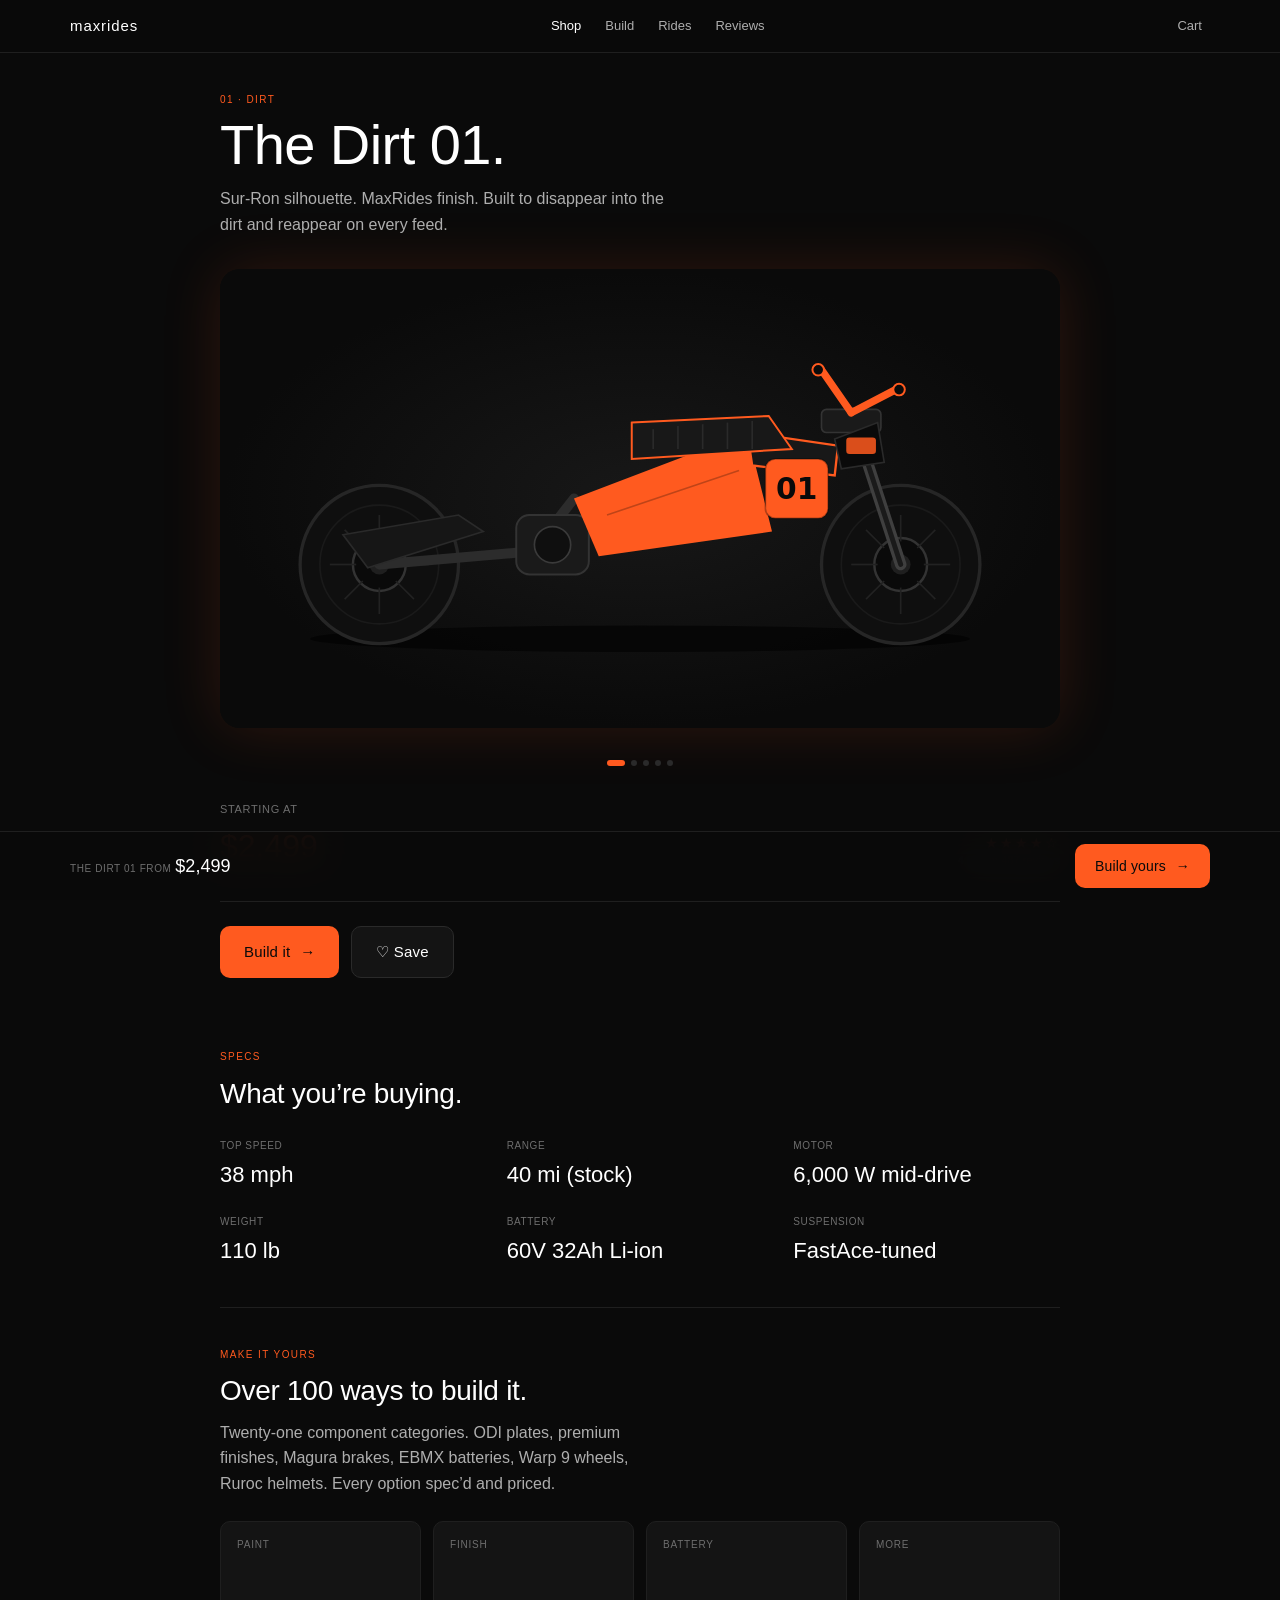
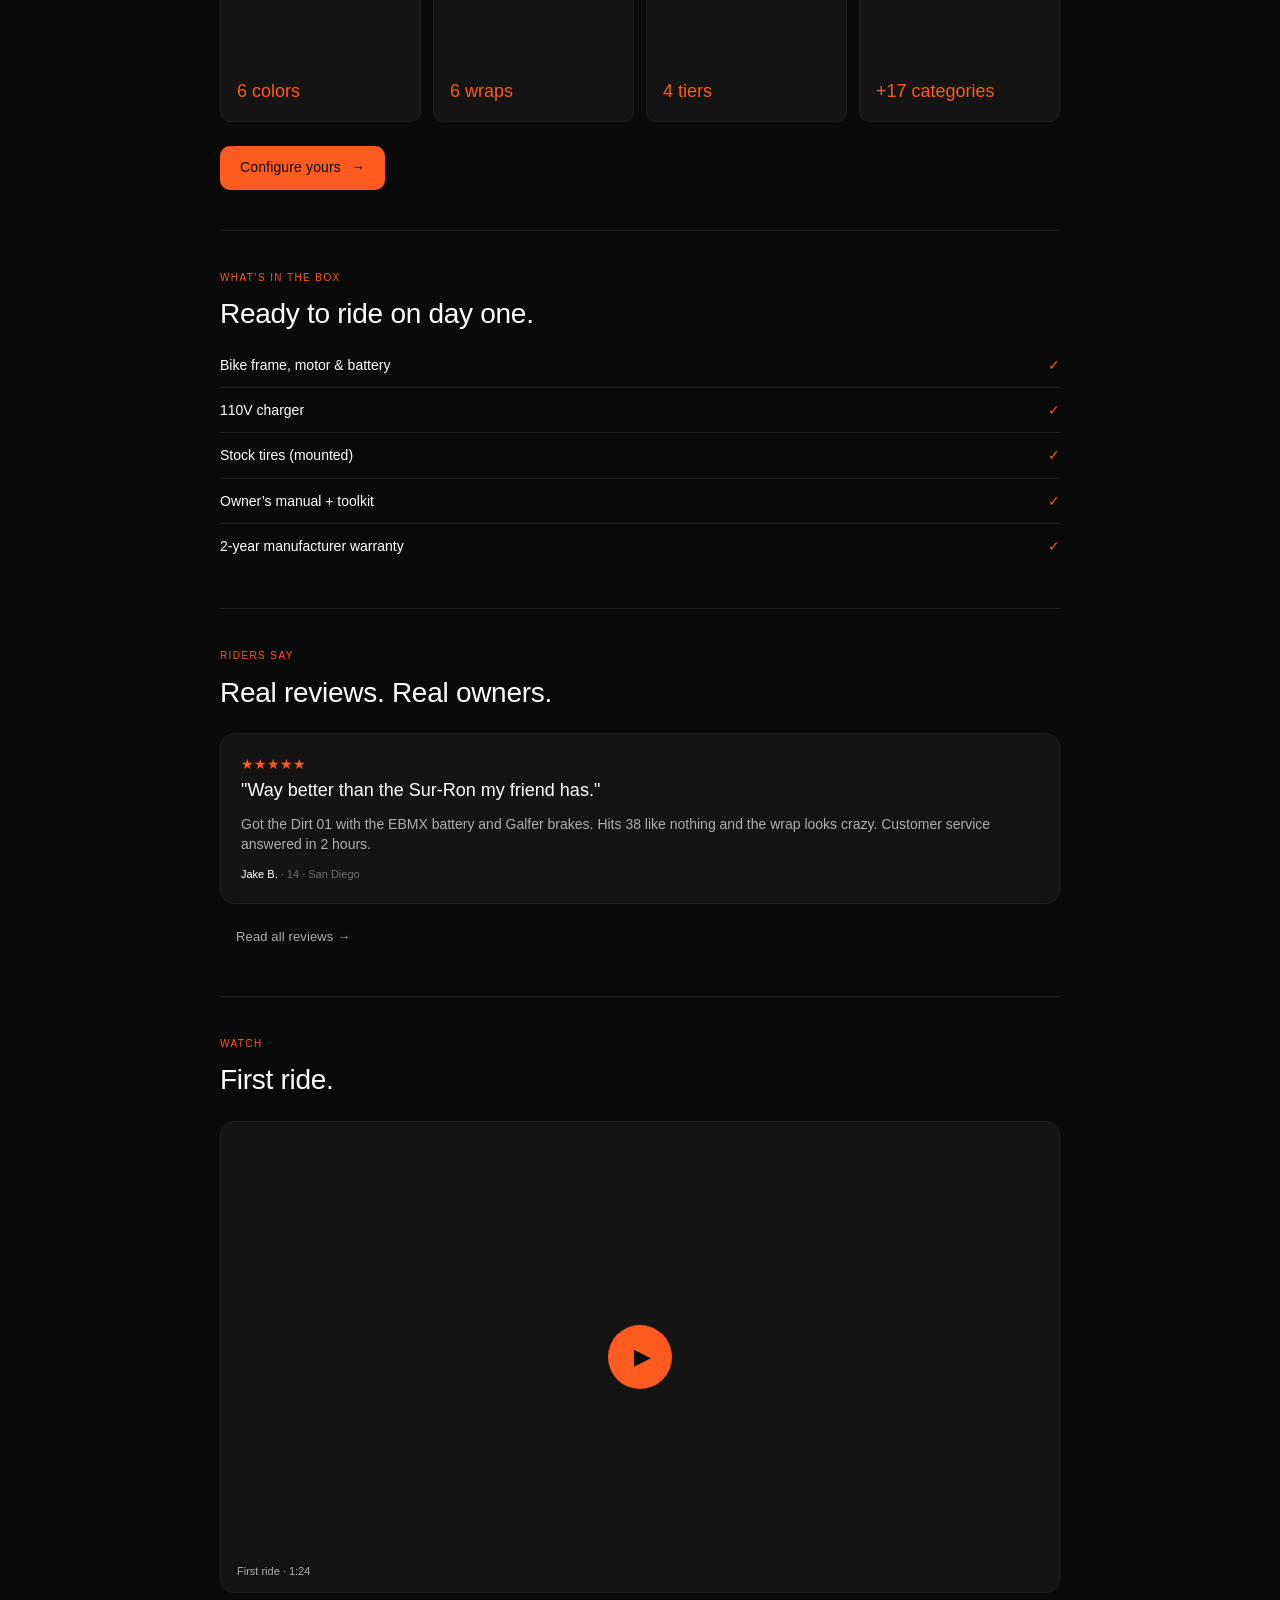
==== bike.html @ 96878e9e "feat: MaxRides v1 — Max's site" ====
<!doctype html>
<html lang="en">
<head>
  <meta charset="utf-8">
  <meta name="viewport" content="width=device-width, initial-scale=1, viewport-fit=cover">
  <meta name="theme-color" content="#0A0A0A">
  <title>MaxRides bike</title>
  <link rel="stylesheet" href="assets/css/styles.css">
  <style>
    .bd { padding-bottom: 96px; }

    .bd-hero {
      padding: var(--space-10) 0 var(--space-8);
      text-align: left;
    }
    .bd-hero h1 { margin-top: var(--space-2); }
    .bd-hero .body-lg { max-width: 52ch; margin-top: var(--space-3); }

    .bd-stage {
      background: radial-gradient(ellipse at center, #181818 0%, #0A0A0A 70%);
      border-radius: var(--radius-xl);
      padding: var(--space-12) var(--space-6);
      margin: var(--space-8) 0;
      box-shadow: var(--shadow-glow);
    }
    .bd-stage svg { width: 100%; height: auto; }
    .bd-dots {
      display: flex;
      gap: 6px;
      justify-content: center;
      margin-top: var(--space-4);
    }
    .bd-dots span {
      width: 6px;
      height: 6px;
      border-radius: var(--radius-full);
      background: var(--border-strong);
    }
    .bd-dots span.is-active { background: var(--accent); width: 18px; border-radius: 3px; }

    .bd-buy {
      display: flex;
      justify-content: space-between;
      align-items: flex-end;
      gap: var(--space-4);
      margin-top: var(--space-8);
      padding-bottom: var(--space-8);
      border-bottom: 1px solid var(--border);
    }
    .bd-buy__price label { font-size: 11px; color: var(--text-tertiary); letter-spacing: 0.06em; text-transform: uppercase; }
    .bd-buy__price .value { font-size: 32px; font-weight: 500; color: var(--accent); margin-top: 4px; font-variant-numeric: tabular-nums; }
    .bd-buy__rating { text-align: right; }
    .bd-buy__rating .stars { color: var(--accent); font-size: 14px; letter-spacing: 2px; }
    .bd-buy__rating .count { font-size: 11px; color: var(--text-tertiary); }

    .bd-actions { display: flex; gap: var(--space-3); margin-top: var(--space-6); }

    .bd-section { padding: var(--space-10) 0; border-bottom: 1px solid var(--border); }
    .bd-section h2 { margin-top: var(--space-3); }

    .specs-grid {
      display: grid;
      grid-template-columns: repeat(3, 1fr);
      gap: var(--space-5);
      margin-top: var(--space-6);
    }
    .spec-card label {
      font-size: 10px;
      letter-spacing: 0.06em;
      text-transform: uppercase;
      color: var(--text-tertiary);
    }
    .spec-card .value {
      font-size: 22px;
      font-weight: 500;
      color: var(--text-primary);
      margin-top: 4px;
      font-variant-numeric: tabular-nums;
    }
    @media (max-width: 480px) { .specs-grid { grid-template-columns: 1fr 1fr; } }

    .custom-preview-grid {
      display: grid;
      grid-template-columns: repeat(4, 1fr);
      gap: var(--space-3);
      margin-top: var(--space-6);
    }
    @media (max-width: 480px) { .custom-preview-grid { grid-template-columns: 1fr 1fr; } }
    .custom-tile {
      background: var(--surface);
      border: 1px solid var(--border);
      border-radius: var(--radius-md);
      padding: var(--space-4);
      aspect-ratio: 1;
      display: flex;
      flex-direction: column;
      justify-content: space-between;
    }
    .custom-tile .label {
      font-size: 10px;
      letter-spacing: 0.08em;
      text-transform: uppercase;
      color: var(--text-tertiary);
    }
    .custom-tile .count {
      font-size: 18px;
      font-weight: 500;
      color: var(--accent);
    }

    .box-list {
      margin-top: var(--space-6);
      display: flex;
      flex-direction: column;
      gap: var(--space-3);
    }
    .box-list__item {
      display: flex;
      justify-content: space-between;
      padding-bottom: var(--space-3);
      border-bottom: 1px solid var(--border);
      align-items: baseline;
    }
    .box-list__item:last-child { border-bottom: none; }
    .box-list__item .check { color: var(--accent); }

    .video-pad {
      aspect-ratio: 16/9;
      background: var(--surface);
      border: 1px solid var(--border);
      border-radius: var(--radius-lg);
      margin-top: var(--space-6);
      display: flex;
      align-items: center;
      justify-content: center;
      position: relative;
      overflow: hidden;
    }
    .video-pad .play {
      width: 64px; height: 64px;
      border-radius: var(--radius-full);
      background: var(--accent);
      color: var(--text-on-accent);
      display: flex; align-items: center; justify-content: center;
      font-size: 22px; padding-left: 4px;
    }
    .video-pad .caption {
      position: absolute;
      bottom: var(--space-3);
      left: var(--space-4);
      color: var(--text-secondary);
      font-size: 11px;
    }

    .bd-footer {
      position: fixed;
      left: 0; right: 0; bottom: 0;
      z-index: 30;
      background: rgba(10,10,10,0.92);
      backdrop-filter: saturate(140%) blur(18px);
      border-top: 1px solid var(--border);
    }
    .bd-footer__inner {
      max-width: var(--container-wide);
      margin: 0 auto;
      padding: var(--space-3) var(--space-5);
      display: flex;
      justify-content: space-between;
      align-items: center;
    }
    .bd-footer__price label { font-size: 10px; color: var(--text-tertiary); text-transform: uppercase; letter-spacing: 0.06em; }
    .bd-footer__price strong { font-size: 18px; font-weight: 500; }
  </style>
</head>
<body>

  <header class="site-header">
    <div class="site-header__inner">
      <a href="index.html" class="wordmark">maxrides</a>
      <nav class="site-nav">
        <a href="index.html" class="active">Shop</a>
        <a href="build.html">Build</a>
        <a href="rides.html">Rides</a>
        <a href="reviews.html">Reviews</a>
      </nav>
      <a class="icon-link" href="cart.html"><span>Cart</span><span data-cart-count class="caption"></span></a>
    </div>
  </header>

  <main class="bd container-base">
    <div class="bd-hero">
      <p class="eyebrow" id="bd-eyebrow">01 · Dirt</p>
      <h1 class="display" id="bd-name">The Dirt 01.</h1>
      <p class="body-lg" id="bd-copy">Loading…</p>

      <div class="bd-stage" id="bd-stage"></div>
      <div class="bd-dots">
        <span class="is-active"></span><span></span><span></span><span></span><span></span>
      </div>

      <div class="bd-buy">
        <div class="bd-buy__price">
          <label>Starting at</label>
          <div class="value" id="bd-price">$2,499</div>
        </div>
        <div class="bd-buy__rating">
          <div class="stars" id="bd-stars">★★★★★</div>
          <div class="count" id="bd-rating-count">4.9 from 487 reviews</div>
        </div>
      </div>

      <div class="bd-actions">
        <a class="btn btn--primary btn--lg" id="bd-build-cta" href="build.html?bike=dirt-01">Build it<span class="btn__arrow">→</span></a>
        <button class="btn btn--secondary btn--lg" id="bd-fav-btn">♡ Save</button>
      </div>
    </div>

    <section class="bd-section">
      <p class="eyebrow">Specs</p>
      <h2 class="h2">What you’re buying.</h2>
      <div class="specs-grid" id="bd-specs"></div>
    </section>

    <section class="bd-section">
      <p class="eyebrow">Make it yours</p>
      <h2 class="h2">Over 100 ways to build it.</h2>
      <p class="body-lg" style="margin-top:var(--space-3); max-width:48ch;">Twenty-one component categories. ODI plates, premium finishes, Magura brakes, EBMX batteries, Warp 9 wheels, Ruroc helmets. Every option spec’d and priced.</p>
      <div class="custom-preview-grid">
        <div class="custom-tile">
          <span class="label">Paint</span>
          <span class="count">6 colors</span>
        </div>
        <div class="custom-tile">
          <span class="label">Finish</span>
          <span class="count">6 wraps</span>
        </div>
        <div class="custom-tile">
          <span class="label">Battery</span>
          <span class="count">4 tiers</span>
        </div>
        <div class="custom-tile">
          <span class="label">More</span>
          <span class="count">+17 categories</span>
        </div>
      </div>
      <div style="margin-top:var(--space-6);">
        <a class="btn btn--primary" id="bd-config-cta" href="build.html?bike=dirt-01">Configure yours<span class="btn__arrow">→</span></a>
      </div>
    </section>

    <section class="bd-section">
      <p class="eyebrow">What’s in the box</p>
      <h2 class="h2">Ready to ride on day one.</h2>
      <div class="box-list">
        <div class="box-list__item"><span>Bike frame, motor &amp; battery</span><span class="check">✓</span></div>
        <div class="box-list__item"><span>110V charger</span><span class="check">✓</span></div>
        <div class="box-list__item"><span>Stock tires (mounted)</span><span class="check">✓</span></div>
        <div class="box-list__item"><span>Owner’s manual + toolkit</span><span class="check">✓</span></div>
        <div class="box-list__item"><span>2-year manufacturer warranty</span><span class="check">✓</span></div>
      </div>
    </section>

    <section class="bd-section">
      <p class="eyebrow">Riders say</p>
      <h2 class="h2">Real reviews. Real owners.</h2>
      <div class="card" style="margin-top:var(--space-6);">
        <p class="text-accent" aria-label="5 stars">★★★★★</p>
        <p class="h4" style="margin-top:6px;" id="bd-review-title">"Way better than the Sur-Ron my friend has."</p>
        <p class="body" style="margin-top:var(--space-3);" id="bd-review-body">Got the Dirt 01 with the EBMX battery and Galfer brakes. Hits 38 like nothing and the wrap looks crazy. Customer service answered in 2 hours.</p>
        <p class="caption" style="margin-top:var(--space-3);"><span class="text-primary">Jake B.</span> &middot; 14 &middot; San Diego</p>
      </div>
      <div style="margin-top:var(--space-4);">
        <a class="btn btn--ghost btn--sm" href="reviews.html">Read all reviews →</a>
      </div>
    </section>

    <section class="bd-section">
      <p class="eyebrow">Watch</p>
      <h2 class="h2">First ride.</h2>
      <div class="video-pad">
        <div class="play" aria-hidden="true">▶</div>
        <p class="caption">First ride · 1:24</p>
      </div>
    </section>
  </main>

  <div class="bd-footer">
    <div class="bd-footer__inner">
      <div class="bd-footer__price">
        <label id="bd-footer-label">The Dirt 01 from</label>
        <strong id="bd-footer-price">$2,499</strong>
      </div>
      <a class="btn btn--primary" id="bd-footer-cta" href="build.html?bike=dirt-01">Build yours<span class="btn__arrow">→</span></a>
    </div>
  </div>

  <script src="assets/js/data.js"></script>
  <script src="assets/js/bikes.js"></script>
  <script src="assets/js/app.js"></script>
  <script>
  (function () {
    'use strict';
    var DATA = window.MAXRIDES_DATA;
    var slug = new URLSearchParams(location.search).get('slug') || 'dirt-01';
    var bike = DATA.findBike(slug) || DATA.BIKES[0];

    // Hydrate header
    document.title = bike.name + ' — MaxRides';
    document.getElementById('bd-eyebrow').textContent = bike.label;
    document.getElementById('bd-name').textContent = bike.name + '.';
    document.getElementById('bd-copy').textContent = bike.heroCopy;

    // Stage
    document.getElementById('bd-stage').innerHTML = window.BIKE_SVG[bike.slug]('#FF5A1F');

    // Price + rating
    document.getElementById('bd-price').textContent = '$' + bike.basePrice.toLocaleString();
    var stars = '';
    var full = Math.floor(bike.rating);
    for (var i = 0; i < 5; i++) stars += (i < full ? '★' : '☆');
    document.getElementById('bd-stars').textContent = stars;
    document.getElementById('bd-rating-count').textContent = bike.rating + ' from ' + bike.reviewCount + ' reviews';

    // Specs
    var specsHost = document.getElementById('bd-specs');
    Object.keys(bike.specs).forEach(function (k) {
      var card = document.createElement('div');
      card.className = 'spec-card';
      card.innerHTML = '<label>' + humanize(k) + '</label><div class="value">' + bike.specs[k] + '</div>';
      specsHost.appendChild(card);
    });

    // CTAs
    document.getElementById('bd-build-cta').href = 'build.html?bike=' + slug;
    document.getElementById('bd-config-cta').href = 'build.html?bike=' + slug;
    document.getElementById('bd-footer-cta').href = 'build.html?bike=' + slug;
    document.getElementById('bd-footer-label').textContent = bike.name + ' from';
    document.getElementById('bd-footer-price').textContent = '$' + bike.basePrice.toLocaleString();

    // Save button: stash an empty wishlist entry for the base bike
    document.getElementById('bd-fav-btn').addEventListener('click', function () {
      var raw = localStorage.getItem('maxrides.wishlist');
      var list = raw ? JSON.parse(raw) : [];
      list.unshift({
        id: 'wl_' + Date.now(),
        bike: slug,
        bikeName: bike.name,
        color: 'gloss-orange', colorName: 'Gloss orange', colorHex: '#FF5A1F',
        plate: '88', selections: {},
        lineItems: [{ label: bike.name + ' frame', price: bike.basePrice }],
        total: bike.basePrice,
        title: 'My ' + bike.name.replace(/^The /, '') + ' (stock)',
        savedAt: new Date().toISOString()
      });
      localStorage.setItem('maxrides.wishlist', JSON.stringify(list));
      this.textContent = '✓ Saved';
      this.classList.add('btn--primary');
    });

    function humanize(k) {
      return k.replace(/([A-Z])/g, ' $1').replace(/^./, function (s) { return s.toUpperCase(); }).trim();
    }
  })();
  </script>
</body>
</html>
---- assets/css/styles.css ----
/* ============================================
   MaxRides — Design System
   Dark · cinematic · Apple-inspired · electric orange accent
   ============================================ */

:root {
  /* Color tokens */
  --bg:               #0A0A0A;
  --bg-elevated:      #0D0D0D;
  --surface:          #141414;
  --surface-hover:    #1A1A1A;
  --border:           #1F1F1F;
  --border-strong:    #2A2A2A;
  --border-accent:    #FF5A1F;

  --accent:           #FF5A1F;
  --accent-deep:      #C9420F;
  --accent-soft:      rgba(255, 90, 31, 0.18);

  --text-primary:     #FFFFFF;
  --text-secondary:   #AEAEAE;
  --text-tertiary:    #6E6E6E;
  --text-quaternary:  #404040;
  --text-on-accent:   #0A0A0A;

  /* Type scale */
  --font-sans: -apple-system, BlinkMacSystemFont, "SF Pro Display", "Inter", "Helvetica Neue", Arial, sans-serif;
  --font-mono: "SF Mono", "JetBrains Mono", "Menlo", monospace;

  --fs-eyebrow:  10px;   /* uppercase section labels */
  --fs-caption:  11px;   /* small meta */
  --fs-body-sm:  12px;
  --fs-body:     14px;
  --fs-body-lg:  16px;
  --fs-h4:       18px;
  --fs-h3:       22px;
  --fs-h2:       28px;
  --fs-h1:       40px;
  --fs-display:  56px;   /* hero headlines on desktop */

  --lh-tight:    1.05;
  --lh-snug:     1.2;
  --lh-normal:   1.45;
  --lh-relaxed:  1.6;

  --ls-tight:    -0.01em;
  --ls-normal:   0;
  --ls-wide:     0.04em;
  --ls-eyebrow:  0.14em;

  /* Spacing (4px base) */
  --space-1:   4px;
  --space-2:   8px;
  --space-3:   12px;
  --space-4:   16px;
  --space-5:   20px;
  --space-6:   24px;
  --space-8:   32px;
  --space-10:  40px;
  --space-12:  48px;
  --space-16:  64px;
  --space-20:  80px;
  --space-24:  96px;
  --space-32:  128px;

  /* Layout */
  --container-narrow: 560px;
  --container-base:   880px;
  --container-wide:   1180px;

  /* Radii */
  --radius-sm:  6px;
  --radius-md:  10px;
  --radius-lg:  14px;
  --radius-xl:  20px;
  --radius-full: 999px;

  /* Motion */
  --ease-out: cubic-bezier(0.22, 1, 0.36, 1);
  --ease-in-out: cubic-bezier(0.65, 0, 0.35, 1);
  --dur-fast: 160ms;
  --dur-base: 260ms;
  --dur-slow: 480ms;

  /* Elevation (subtle — never gaudy) */
  --shadow-sm: 0 1px 2px rgba(0,0,0,0.4);
  --shadow-lg: 0 18px 50px rgba(0,0,0,0.6);
  --shadow-glow: 0 0 60px rgba(255, 90, 31, 0.15);
}

/* ============================================
   Reset / normalize
   ============================================ */

*, *::before, *::after { box-sizing: border-box; }
* { margin: 0; padding: 0; }
html { -webkit-text-size-adjust: 100%; text-size-adjust: 100%; }
html, body { height: 100%; }
body {
  background: var(--bg);
  color: var(--text-primary);
  font-family: var(--font-sans);
  font-size: var(--fs-body);
  line-height: var(--lh-normal);
  font-weight: 400;
  -webkit-font-smoothing: antialiased;
  -moz-osx-font-smoothing: grayscale;
  text-rendering: optimizeLegibility;
  font-feature-settings: "ss01", "cv02", "cv11";
}
img, svg, video { display: block; max-width: 100%; }
button { background: none; border: none; color: inherit; font: inherit; cursor: pointer; }
a { color: inherit; text-decoration: none; }
input, textarea, select { font: inherit; color: inherit; background: none; border: none; outline: none; }
ul, ol { list-style: none; }
::selection { background: var(--accent); color: var(--text-on-accent); }

/* ============================================
   Typography utilities
   ============================================ */

.display {
  font-size: var(--fs-display);
  font-weight: 500;
  line-height: var(--lh-tight);
  letter-spacing: var(--ls-tight);
}
@media (max-width: 720px) { .display { font-size: 36px; } }

.h1 {
  font-size: var(--fs-h1);
  font-weight: 500;
  line-height: var(--lh-tight);
  letter-spacing: var(--ls-tight);
}
@media (max-width: 720px) { .h1 { font-size: 28px; } }

.h2 {
  font-size: var(--fs-h2);
  font-weight: 500;
  line-height: var(--lh-snug);
  letter-spacing: var(--ls-tight);
}
@media (max-width: 720px) { .h2 { font-size: 22px; } }

.h3 {
  font-size: var(--fs-h3);
  font-weight: 500;
  line-height: var(--lh-snug);
}

.h4 {
  font-size: var(--fs-h4);
  font-weight: 500;
  line-height: var(--lh-snug);
}

.body-lg { font-size: var(--fs-body-lg); line-height: var(--lh-relaxed); color: var(--text-secondary); }
.body    { font-size: var(--fs-body); line-height: var(--lh-normal); color: var(--text-secondary); }
.body-sm { font-size: var(--fs-body-sm); line-height: var(--lh-normal); color: var(--text-secondary); }
.caption { font-size: var(--fs-caption); line-height: var(--lh-normal); color: var(--text-tertiary); }

.eyebrow {
  font-size: var(--fs-eyebrow);
  font-weight: 500;
  letter-spacing: var(--ls-eyebrow);
  text-transform: uppercase;
  color: var(--accent);
}

.text-primary   { color: var(--text-primary); }
.text-secondary { color: var(--text-secondary); }
.text-tertiary  { color: var(--text-tertiary); }
.text-accent    { color: var(--accent); }

.weight-regular { font-weight: 400; }
.weight-medium  { font-weight: 500; }

.numeric { font-variant-numeric: tabular-nums; }

/* ============================================
   Layout primitives
   ============================================ */

.container-narrow { max-width: var(--container-narrow); margin-inline: auto; padding-inline: var(--space-5); }
.container-base   { max-width: var(--container-base);   margin-inline: auto; padding-inline: var(--space-5); }
.container-wide   { max-width: var(--container-wide);   margin-inline: auto; padding-inline: var(--space-5); }

.stack > * + * { margin-top: var(--space-4); }
.stack-sm > * + * { margin-top: var(--space-2); }
.stack-lg > * + * { margin-top: var(--space-8); }

.row { display: flex; align-items: center; gap: var(--space-3); }
.row-between { display: flex; align-items: center; justify-content: space-between; gap: var(--space-3); }

.grid-2 { display: grid; grid-template-columns: 1fr 1fr; gap: var(--space-3); }
.grid-3 { display: grid; grid-template-columns: repeat(3, 1fr); gap: var(--space-3); }
.grid-4 { display: grid; grid-template-columns: repeat(4, 1fr); gap: var(--space-2); }
@media (max-width: 480px) {
  .grid-3 { grid-template-columns: 1fr 1fr; }
}

.center-x { display: flex; justify-content: center; }
.center-y { display: flex; align-items: center; }
.center   { display: flex; justify-content: center; align-items: center; }

/* ============================================
   Site chrome (header + footer)
   ============================================ */

.site-header {
  position: sticky;
  top: 0;
  z-index: 50;
  background: rgba(10,10,10,0.78);
  backdrop-filter: saturate(140%) blur(18px);
  -webkit-backdrop-filter: saturate(140%) blur(18px);
  border-bottom: 1px solid var(--border);
}
.site-header__inner {
  display: flex;
  align-items: center;
  justify-content: space-between;
  height: 52px;
  padding: 0 var(--space-5);
  max-width: var(--container-wide);
  margin: 0 auto;
}
.wordmark {
  font-size: 15px;
  font-weight: 500;
  letter-spacing: 0.06em;
  color: var(--text-primary);
}
.site-nav { display: flex; gap: var(--space-6); }
.site-nav a {
  color: var(--text-secondary);
  font-size: 13px;
  transition: color var(--dur-fast) var(--ease-out);
}
.site-nav a:hover { color: var(--text-primary); }
.site-nav a.active { color: var(--text-primary); }

.icon-link {
  display: inline-flex;
  align-items: center;
  gap: var(--space-2);
  color: var(--text-secondary);
  font-size: 13px;
  transition: color var(--dur-fast) var(--ease-out);
}
.icon-link:hover { color: var(--text-primary); }

@media (max-width: 720px) {
  .site-nav { display: none; }
}

.site-footer {
  padding: var(--space-16) 0 var(--space-10);
  border-top: 1px solid var(--border);
  background: var(--bg);
}
.site-footer__grid {
  display: grid;
  grid-template-columns: 2fr 1fr 1fr 1fr;
  gap: var(--space-10);
}
@media (max-width: 720px) {
  .site-footer__grid { grid-template-columns: 1fr 1fr; gap: var(--space-8); }
}
.site-footer__col h4 {
  font-size: 11px;
  letter-spacing: var(--ls-eyebrow);
  text-transform: uppercase;
  color: var(--text-tertiary);
  margin-bottom: var(--space-4);
}
.site-footer__col a {
  display: block;
  font-size: 13px;
  color: var(--text-secondary);
  padding: var(--space-1) 0;
  transition: color var(--dur-fast) var(--ease-out);
}
.site-footer__col a:hover { color: var(--text-primary); }
.site-footer__legal {
  margin-top: var(--space-10);
  padding-top: var(--space-6);
  border-top: 1px solid var(--border);
  font-size: 11px;
  color: var(--text-tertiary);
  display: flex;
  justify-content: space-between;
  gap: var(--space-4);
  flex-wrap: wrap;
}

/* ============================================
   Bottom nav (social pages — Rides, Wishlist)
   ============================================ */

.bottom-nav {
  position: fixed;
  bottom: 0;
  left: 0;
  right: 0;
  z-index: 40;
  display: none;
  align-items: center;
  justify-content: space-around;
  height: 64px;
  padding: 0 var(--space-4);
  background: rgba(10,10,10,0.9);
  backdrop-filter: saturate(140%) blur(18px);
  border-top: 1px solid var(--border);
}
.bottom-nav.is-on { display: flex; }
.bottom-nav__item {
  display: flex;
  flex-direction: column;
  align-items: center;
  gap: 3px;
  font-size: 10px;
  color: var(--text-tertiary);
}
.bottom-nav__item.active { color: var(--text-primary); }
.bottom-nav__plus {
  width: 56px;
  height: 56px;
  border-radius: var(--radius-full);
  background: var(--accent);
  color: var(--text-on-accent);
  display: inline-flex;
  align-items: center;
  justify-content: center;
  font-size: 26px;
  font-weight: 500;
  margin-top: -22px;
  border: 4px solid var(--bg);
  transition: transform var(--dur-fast) var(--ease-out);
}
.bottom-nav__plus:hover { transform: scale(1.04); }

/* ============================================
   Buttons
   ============================================ */

.btn {
  display: inline-flex;
  align-items: center;
  justify-content: center;
  gap: var(--space-2);
  height: 44px;
  padding: 0 var(--space-5);
  border-radius: var(--radius-md);
  font-size: 14px;
  font-weight: 500;
  letter-spacing: 0.01em;
  transition:
    background var(--dur-fast) var(--ease-out),
    color var(--dur-fast) var(--ease-out),
    border-color var(--dur-fast) var(--ease-out),
    transform var(--dur-fast) var(--ease-out);
  cursor: pointer;
  white-space: nowrap;
}
.btn:active { transform: scale(0.98); }
.btn--primary {
  background: var(--accent);
  color: var(--text-on-accent);
}
.btn--primary:hover { background: var(--accent-deep); }
.btn--secondary {
  background: var(--surface);
  color: var(--text-primary);
  border: 1px solid var(--border-strong);
}
.btn--secondary:hover { background: var(--surface-hover); border-color: var(--text-tertiary); }
.btn--ghost {
  color: var(--text-secondary);
}
.btn--ghost:hover { color: var(--text-primary); }
.btn--sm { height: 36px; padding: 0 var(--space-4); font-size: 13px; }
.btn--lg { height: 52px; padding: 0 var(--space-6); font-size: 15px; }
.btn--block { width: 100%; }
.btn__arrow { margin-left: 2px; transition: transform var(--dur-fast) var(--ease-out); }
.btn:hover .btn__arrow { transform: translateX(2px); }

/* ============================================
   Cards, chips, pills
   ============================================ */

.card {
  background: var(--surface);
  border: 1px solid var(--border);
  border-radius: var(--radius-lg);
  padding: var(--space-5);
}
.card--accent { border-color: var(--accent); box-shadow: 0 0 0 1px var(--accent) inset; }
.card--bare { background: transparent; border: 1px solid var(--border); }

.chip {
  display: inline-flex;
  align-items: center;
  gap: 6px;
  height: 26px;
  padding: 0 10px;
  border-radius: var(--radius-full);
  background: var(--surface);
  border: 1px solid var(--border-strong);
  color: var(--text-secondary);
  font-size: 11px;
  font-weight: 500;
  letter-spacing: 0.02em;
  transition:
    background var(--dur-fast) var(--ease-out),
    color var(--dur-fast) var(--ease-out),
    border-color var(--dur-fast) var(--ease-out);
}
.chip:hover { color: var(--text-primary); border-color: var(--text-tertiary); }
.chip--active {
  background: var(--accent);
  color: var(--text-on-accent);
  border-color: var(--accent);
}
.chip--accent-soft {
  background: var(--accent-soft);
  color: var(--accent);
  border-color: rgba(255, 90, 31, 0.4);
}

.badge {
  display: inline-flex;
  align-items: center;
  height: 22px;
  padding: 0 8px;
  border-radius: var(--radius-sm);
  background: var(--accent);
  color: var(--text-on-accent);
  font-size: 10px;
  font-weight: 500;
  letter-spacing: 0.06em;
  text-transform: uppercase;
}

/* ============================================
   Spec grid (used on Builder + Bike Detail)
   ============================================ */

.spec-grid {
  display: grid;
  grid-template-columns: auto 1fr;
  gap: 4px 16px;
  font-size: 11px;
}
.spec-grid dt { color: var(--text-tertiary); }
.spec-grid dd { color: var(--text-primary); }

.spec-grid-2col {
  display: grid;
  grid-template-columns: 1fr 1fr;
  gap: var(--space-4);
}
.spec-grid-2col__item label {
  display: block;
  font-size: 10px;
  letter-spacing: 0.06em;
  text-transform: uppercase;
  color: var(--text-tertiary);
  margin-bottom: 2px;
}
.spec-grid-2col__item .value {
  font-size: 16px;
  font-weight: 500;
  color: var(--text-primary);
}

/* ============================================
   Bike SVG presentation (used as hero placeholder)
   ============================================ */

.bike-stage {
  position: relative;
  background: radial-gradient(ellipse at center, #181818 0%, #0A0A0A 70%);
  border-radius: var(--radius-xl);
  padding: var(--space-8) var(--space-4);
  overflow: hidden;
  isolation: isolate;
}
.bike-stage::after {
  content: "";
  position: absolute;
  inset: auto 10% 12% 10%;
  height: 18px;
  background: radial-gradient(ellipse at center, rgba(0,0,0,0.7), transparent 70%);
  pointer-events: none;
}
.bike-stage svg { width: 100%; height: auto; display: block; }

.bike-stage--tall { padding: var(--space-12) var(--space-5); }

/* ============================================
   Section primitives
   ============================================ */

.section { padding: var(--space-16) 0; }
.section--lg { padding: var(--space-24) 0; }
.section-divider { height: 1px; background: var(--border); margin: 0; border: none; }

.section-label {
  display: inline-block;
  margin-bottom: var(--space-3);
}

/* Cinematic hero (Home + Bike Detail) */

.hero-slide {
  min-height: 100vh;
  display: flex;
  flex-direction: column;
  justify-content: center;
  padding: var(--space-16) 0;
  position: relative;
}
.hero-slide__inner {
  max-width: var(--container-base);
  margin: 0 auto;
  padding: 0 var(--space-5);
  width: 100%;
}
.hero-slide__meta {
  display: flex;
  align-items: center;
  gap: var(--space-3);
  margin-bottom: var(--space-5);
}
.hero-slide__title {
  margin-bottom: var(--space-2);
}
.hero-slide__tagline {
  margin-bottom: var(--space-8);
}
.hero-slide__price {
  font-size: 18px;
  color: var(--accent);
  font-weight: 500;
  margin-bottom: var(--space-6);
}
.hero-slide__actions {
  display: flex;
  gap: var(--space-3);
  flex-wrap: wrap;
}

.hero-slide__scrollhint {
  position: absolute;
  bottom: var(--space-8);
  left: 50%;
  transform: translateX(-50%);
  color: var(--text-quaternary);
  font-size: 22px;
  animation: bob 2s var(--ease-in-out) infinite;
}
@keyframes bob {
  0%, 100% { transform: translateX(-50%) translateY(0); }
  50%      { transform: translateX(-50%) translateY(8px); }
}

/* ============================================
   Reveal-on-scroll animations
   ============================================ */

.reveal {
  opacity: 0;
  transform: translateY(24px);
  transition: opacity var(--dur-slow) var(--ease-out), transform var(--dur-slow) var(--ease-out);
}
.reveal.is-visible { opacity: 1; transform: translateY(0); }
.reveal[data-delay="1"] { transition-delay: 80ms; }
.reveal[data-delay="2"] { transition-delay: 160ms; }
.reveal[data-delay="3"] { transition-delay: 240ms; }
.reveal[data-delay="4"] { transition-delay: 320ms; }

@media (prefers-reduced-motion: reduce) {
  .reveal { opacity: 1; transform: none; transition: none; }
  .hero-slide__scrollhint { animation: none; }
}

/* ============================================
   Home: builder teaser tiles
   ============================================ */

.teaser-grid {
  display: grid;
  grid-template-columns: repeat(4, 1fr);
  gap: var(--space-3);
  margin: var(--space-6) 0 var(--space-8);
}
@media (max-width: 480px) {
  .teaser-grid { grid-template-columns: 1fr 1fr; }
}
.teaser-tile {
  aspect-ratio: 1;
  background: var(--surface);
  border: 1px solid var(--border);
  border-radius: var(--radius-md);
  display: flex;
  align-items: center;
  justify-content: center;
  flex-direction: column;
  gap: 6px;
  transition: border-color var(--dur-fast) var(--ease-out), transform var(--dur-fast) var(--ease-out);
}
.teaser-tile:hover { border-color: var(--accent); transform: translateY(-2px); }
.teaser-tile .label {
  font-size: 10px;
  letter-spacing: 0.08em;
  color: var(--text-tertiary);
}
.teaser-tile .icon { color: var(--accent); font-size: 18px; }

/* ============================================
   Home: rides teaser video tiles
   ============================================ */

.rides-teaser {
  display: grid;
  grid-template-columns: 1fr 1fr 1fr;
  gap: var(--space-3);
}
@media (max-width: 720px) {
  .rides-teaser { grid-template-columns: 1fr 1fr; }
}
.ride-tile {
  aspect-ratio: 9 / 14;
  background: var(--surface);
  border: 1px solid var(--border);
  border-radius: var(--radius-lg);
  position: relative;
  overflow: hidden;
  transition: transform var(--dur-fast) var(--ease-out);
}
.ride-tile:hover { transform: translateY(-2px); }
.ride-tile__meta {
  position: absolute;
  inset: auto 0 0 0;
  padding: var(--space-3);
  background: linear-gradient(to top, rgba(0,0,0,0.85), transparent);
  color: var(--text-primary);
}
.ride-tile__meta strong { display: block; font-size: 12px; font-weight: 500; }
.ride-tile__meta span { display: block; font-size: 10px; color: var(--text-secondary); margin-top: 2px; }
.ride-tile__play {
  position: absolute;
  inset: 0;
  display: flex;
  align-items: center;
  justify-content: center;
  color: var(--text-on-accent);
}
.ride-tile__play span {
  width: 40px;
  height: 40px;
  border-radius: var(--radius-full);
  background: var(--accent);
  display: flex;
  align-items: center;
  justify-content: center;
  font-size: 14px;
  padding-left: 3px;
}
.ride-tile__badge {
  position: absolute;
  top: var(--space-2);
  left: var(--space-2);
}

/* ============================================
   Reviews teaser
   ============================================ */

.review-pull {
  display: grid;
  grid-template-columns: auto 1fr;
  gap: var(--space-6);
  align-items: center;
}
@media (max-width: 480px) {
  .review-pull { grid-template-columns: 1fr; }
}
.review-pull__num {
  font-size: 88px;
  font-weight: 500;
  line-height: 1;
  letter-spacing: var(--ls-tight);
}
.review-pull__stars { color: var(--accent); font-size: 18px; margin-top: 4px; letter-spacing: 2px; }
.review-pull__count { color: var(--text-tertiary); font-size: 12px; margin-top: 6px; }
.review-pull__bars { display: flex; flex-direction: column; gap: 6px; min-width: 0; }
.bar-row { display: flex; align-items: center; gap: 8px; font-size: 11px; color: var(--text-tertiary); }
.bar-row .num { width: 8px; }
.bar-row .pct { width: 32px; text-align: right; }
.bar-row .track {
  flex: 1;
  height: 6px;
  background: var(--border);
  border-radius: var(--radius-full);
  overflow: hidden;
}
.bar-row .fill {
  height: 100%;
  background: var(--accent);
  border-radius: inherit;
}

/* ============================================
   Utility
   ============================================ */

.divider { height: 1px; background: var(--border); border: none; margin: var(--space-8) 0; }
.sr-only {
  position: absolute;
  width: 1px;
  height: 1px;
  padding: 0;
  margin: -1px;
  overflow: hidden;
  clip: rect(0, 0, 0, 0);
  white-space: nowrap;
  border: 0;
}
.hide-mobile { display: initial; }
@media (max-width: 720px) { .hide-mobile { display: none; } }
.hide-desktop { display: none; }
@media (max-width: 720px) { .hide-desktop { display: initial; } }

/* Color swatch (used in Builder + parent-share preview) */
.swatch {
  width: 36px;
  height: 36px;
  border-radius: var(--radius-full);
  border: 2px solid var(--border-strong);
  transition: transform var(--dur-fast) var(--ease-out);
}
.swatch.is-selected { border-color: var(--text-primary); transform: scale(1.05); }
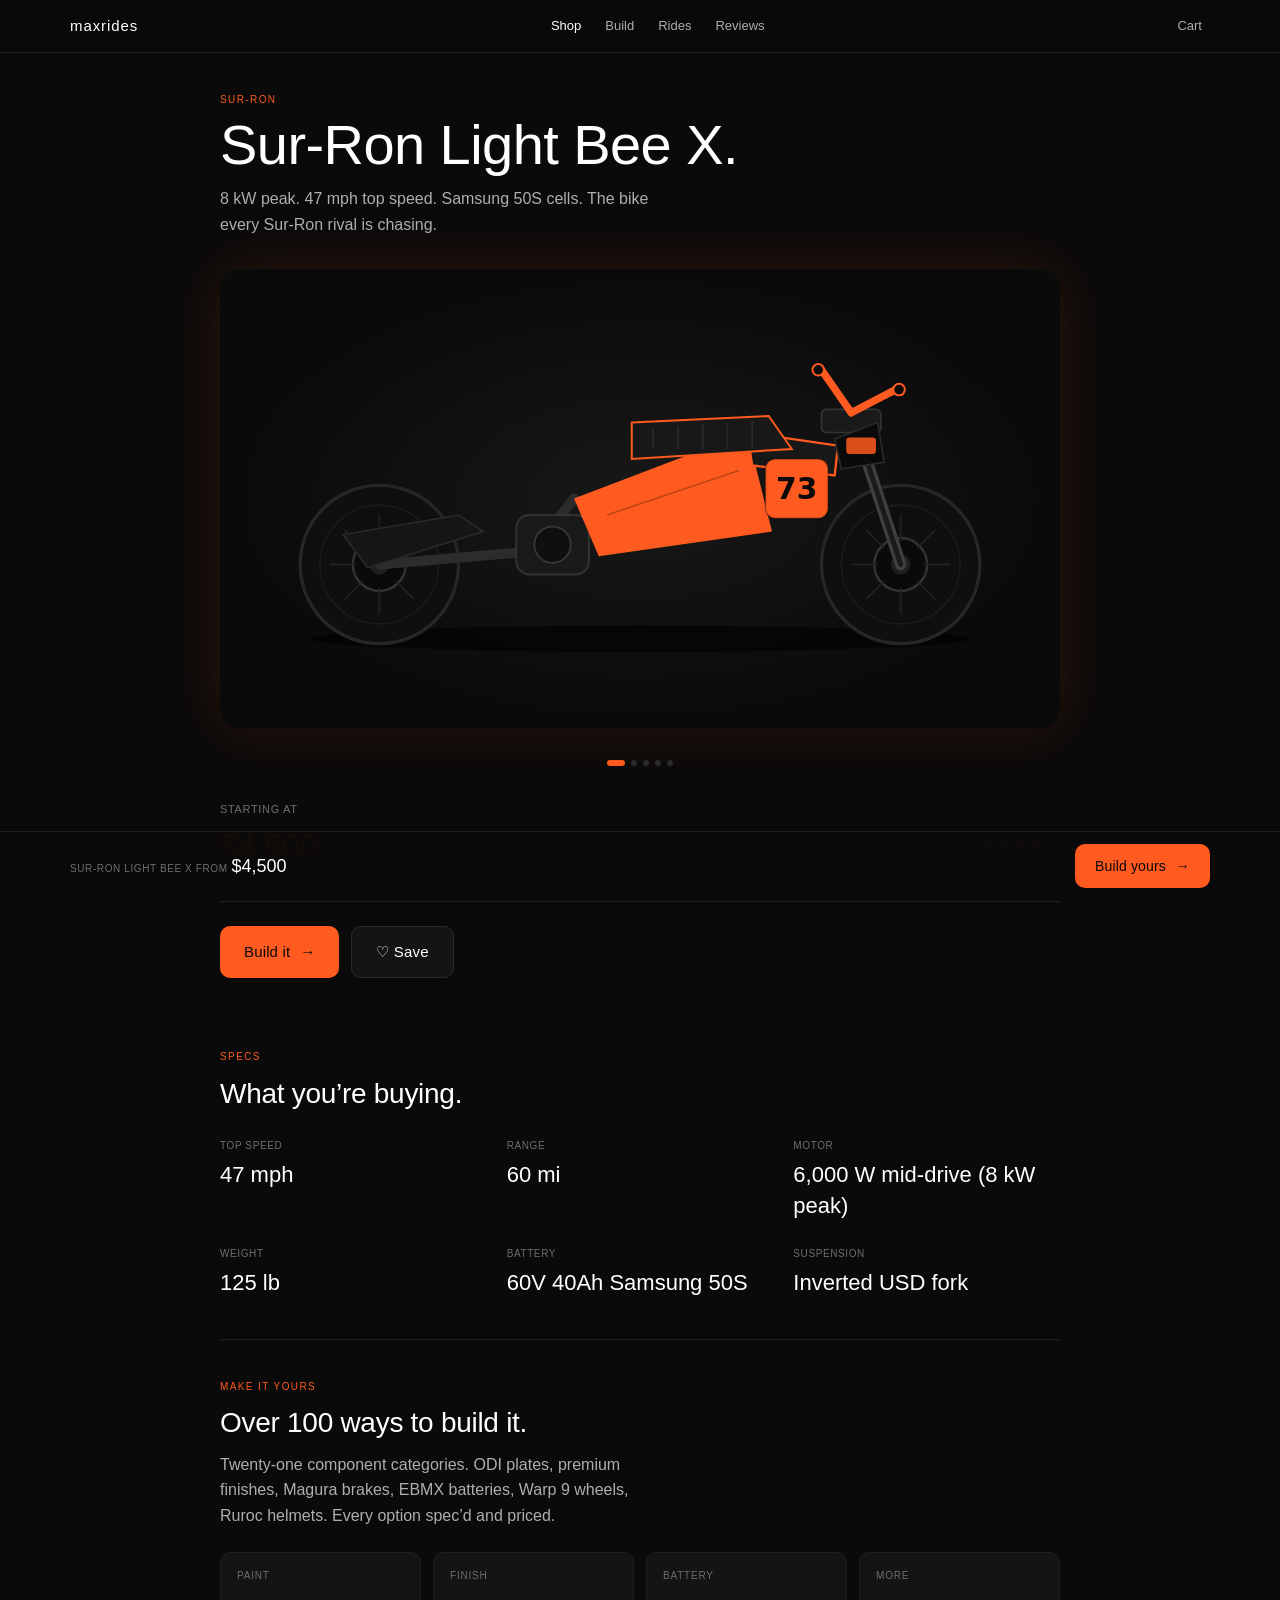
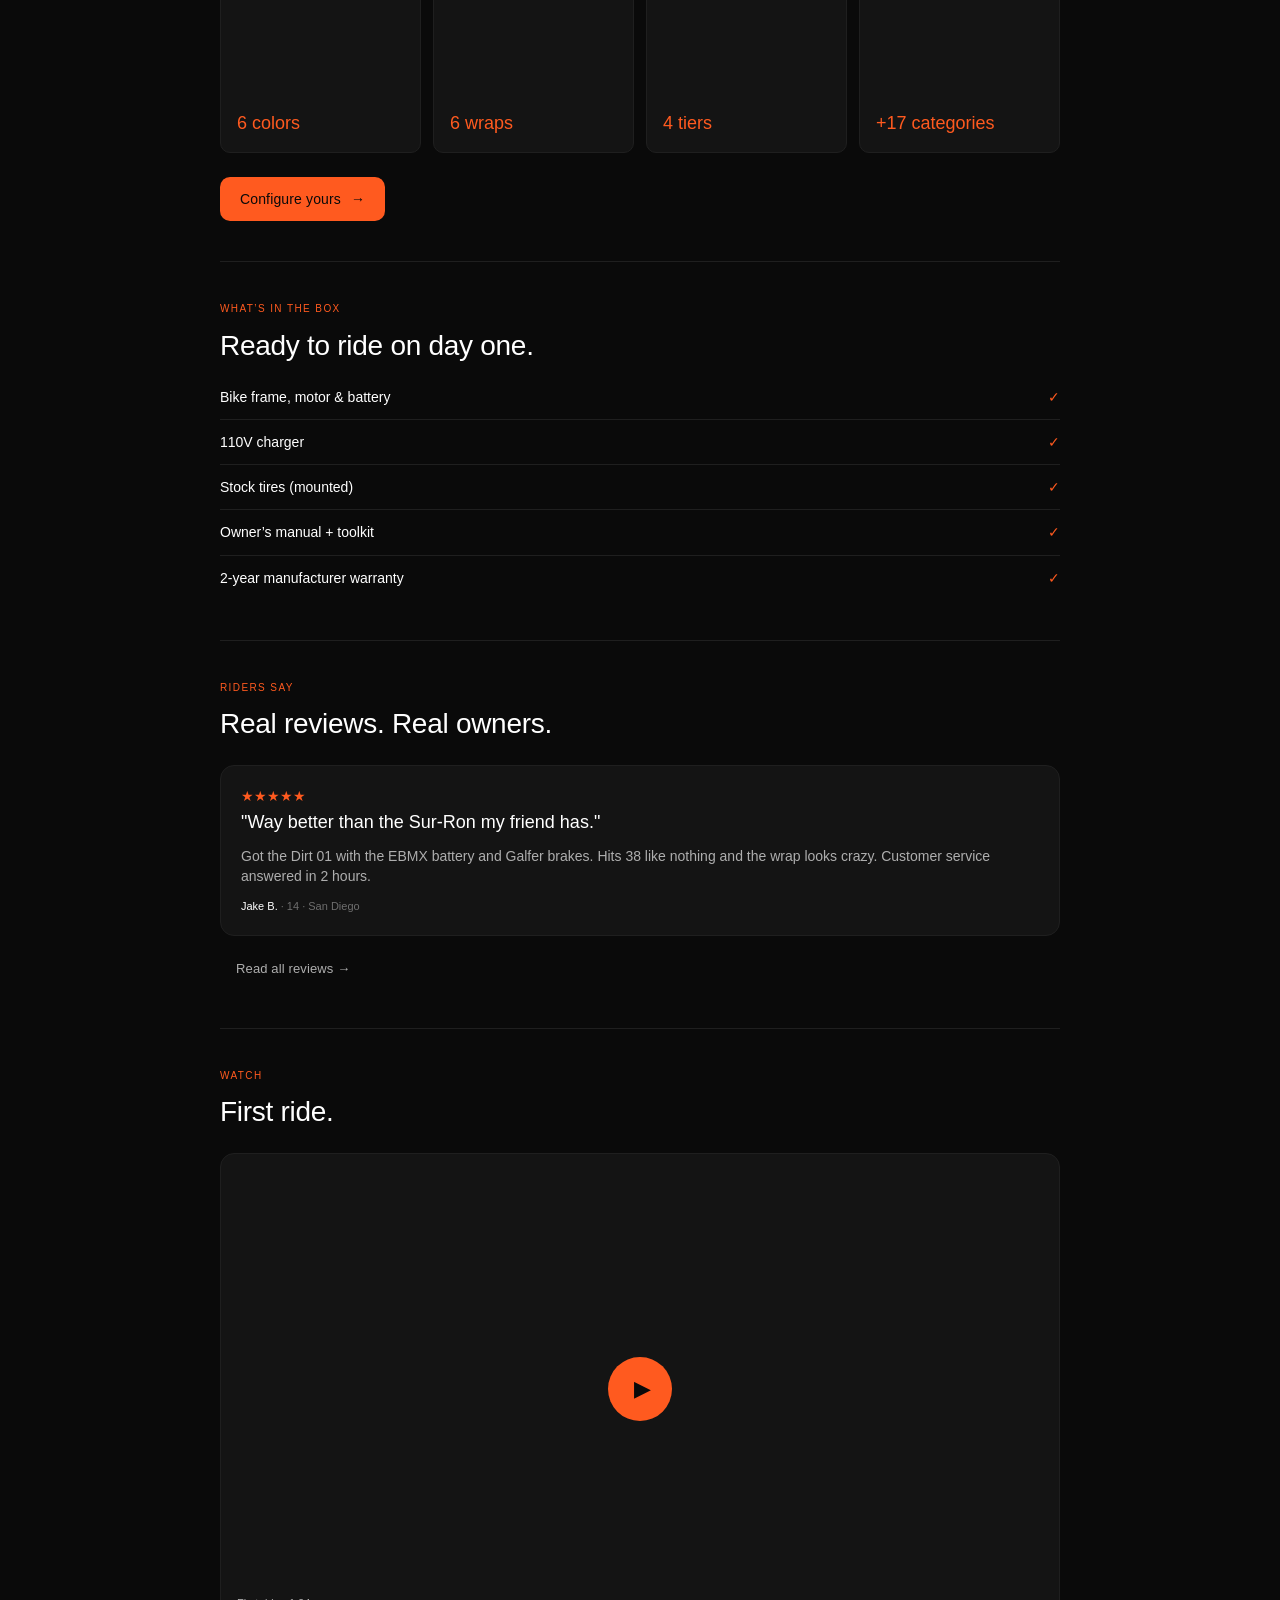
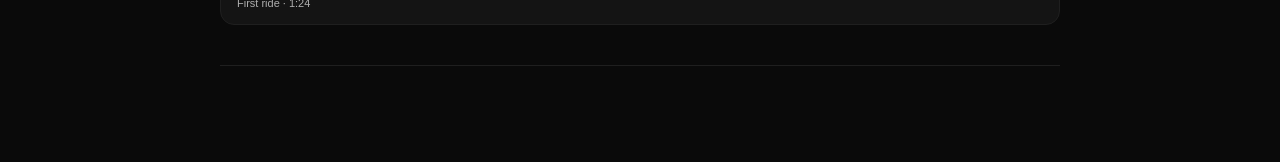
==== commit a5eb8bca: "feat: pivot to real-brand dropship store Replace the 3 house bikes (Dirt 01 / Cruiser / Starter) wit" ====
--- a/bike.html
+++ b/bike.html
@@ -301,17 +301,18 @@
   (function () {
     'use strict';
     var DATA = window.MAXRIDES_DATA;
-    var slug = new URLSearchParams(location.search).get('slug') || 'dirt-01';
+    var slug = new URLSearchParams(location.search).get('slug') || 'sur-ron-light-bee-x';
     var bike = DATA.findBike(slug) || DATA.BIKES[0];
+    slug = bike.slug;
 
     // Hydrate header
     document.title = bike.name + ' — MaxRides';
-    document.getElementById('bd-eyebrow').textContent = bike.label;
+    document.getElementById('bd-eyebrow').textContent = bike.brand;
     document.getElementById('bd-name').textContent = bike.name + '.';
     document.getElementById('bd-copy').textContent = bike.heroCopy;
 
     // Stage
-    document.getElementById('bd-stage').innerHTML = window.BIKE_SVG[bike.slug]('#FF5A1F');
+    document.getElementById('bd-stage').innerHTML = window.bikeImage(bike.slug, '#FF5A1F');
 
     // Price + rating
     document.getElementById('bd-price').textContent = '$' + bike.basePrice.toLocaleString();
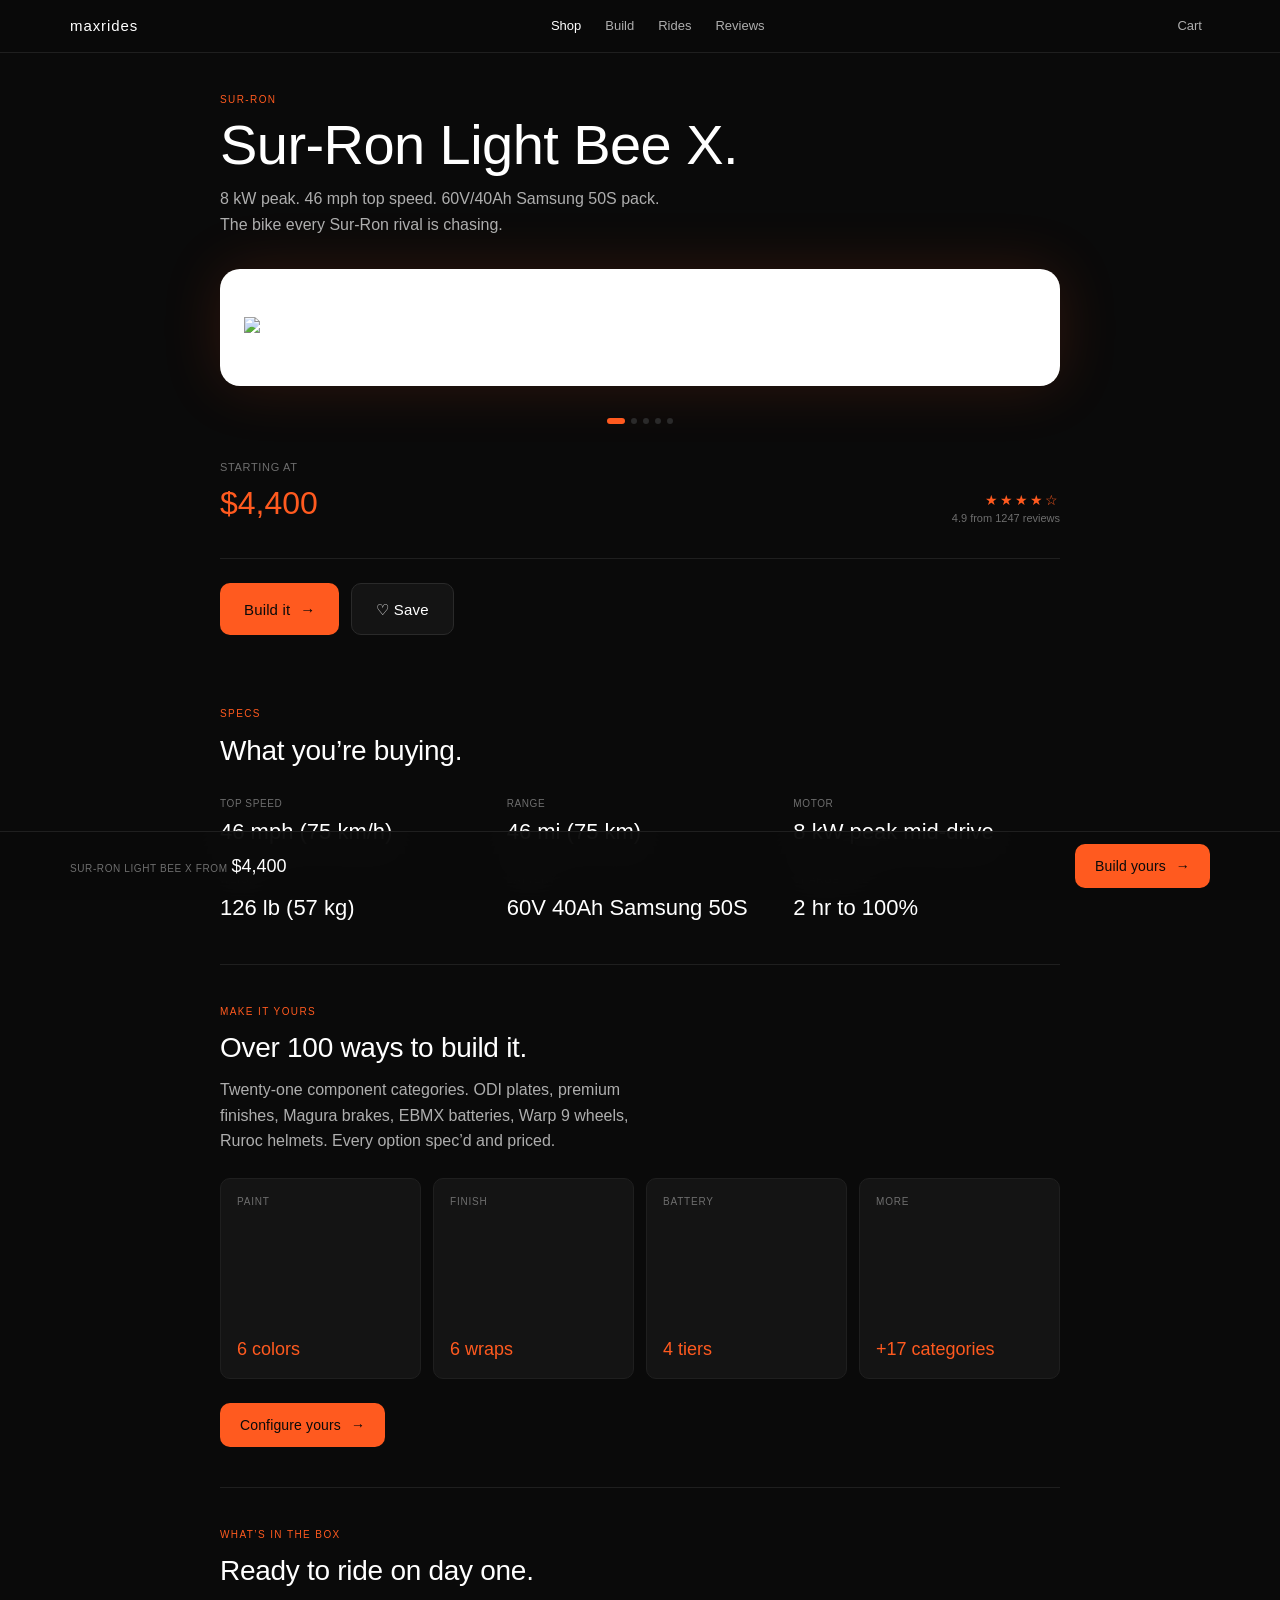
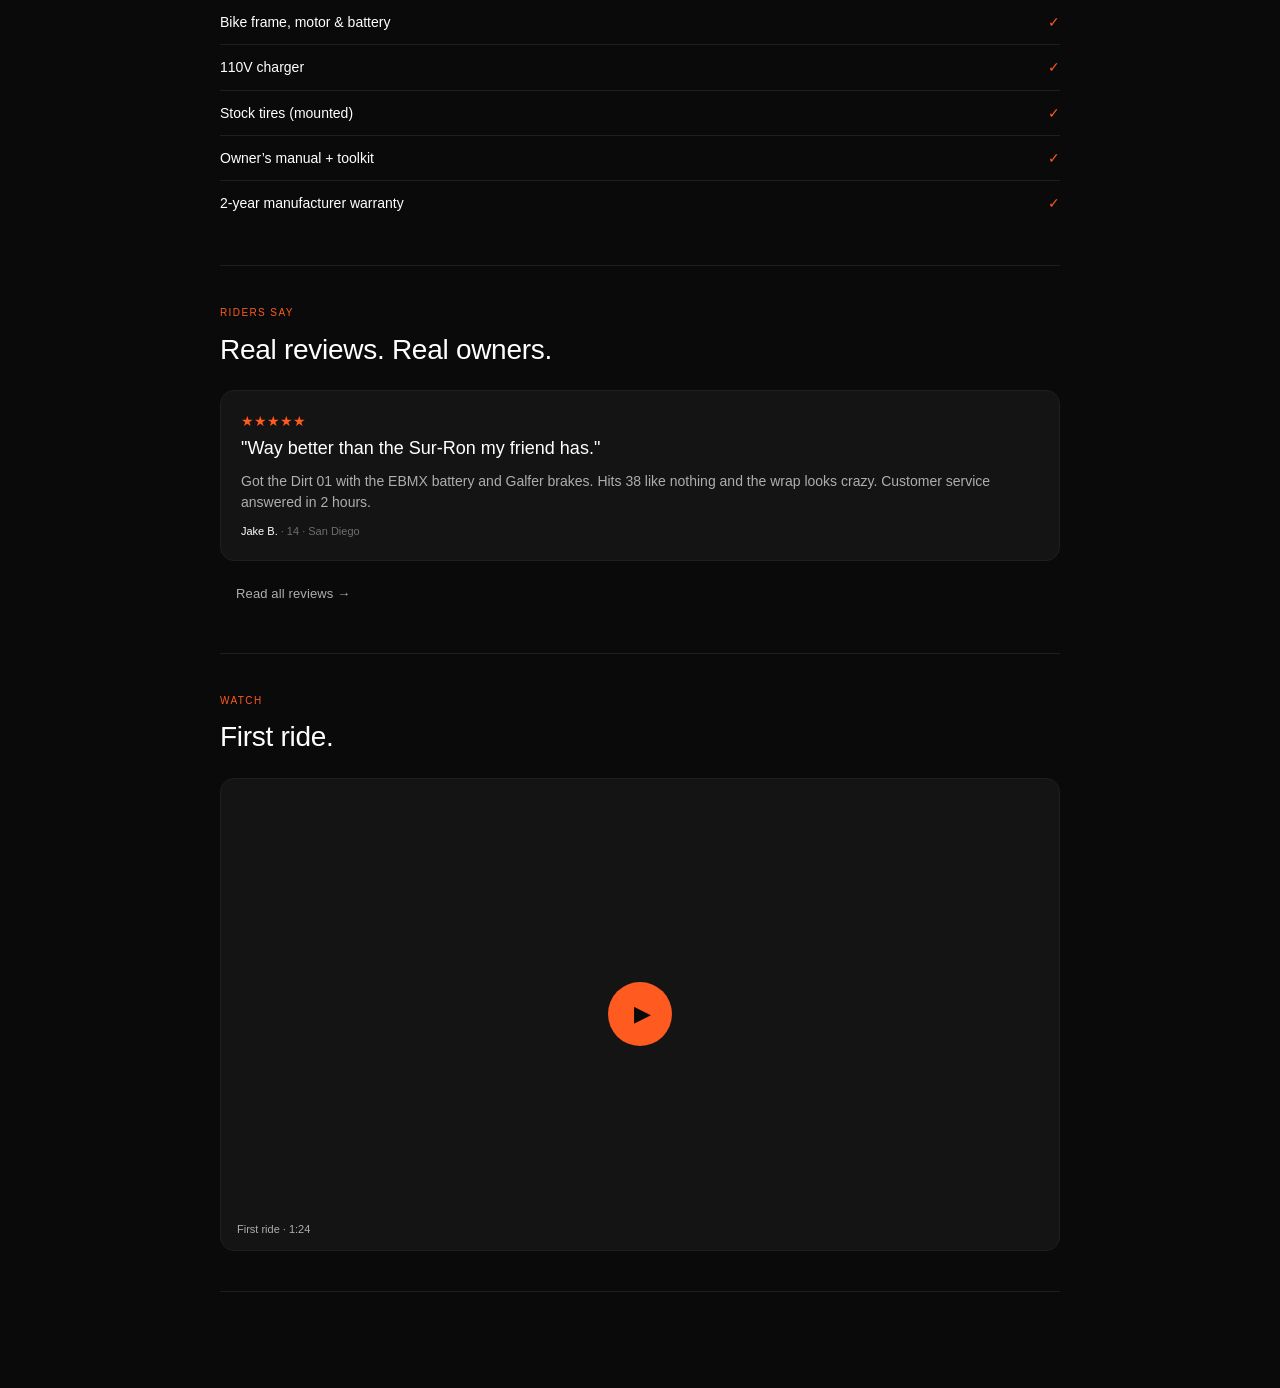
==== commit 97d66f5b: "fix: every bike on white background + manufacturer-direct stock prices Per Max's feedback: stock bik" ====
--- a/bike.html
+++ b/bike.html
@@ -17,7 +17,7 @@
     .bd-hero .body-lg { max-width: 52ch; margin-top: var(--space-3); }
 
     .bd-stage {
-      background: radial-gradient(ellipse at center, #181818 0%, #0A0A0A 70%);
+      background: #FFFFFF;
       border-radius: var(--radius-xl);
       padding: var(--space-12) var(--space-6);
       margin: var(--space-8) 0;
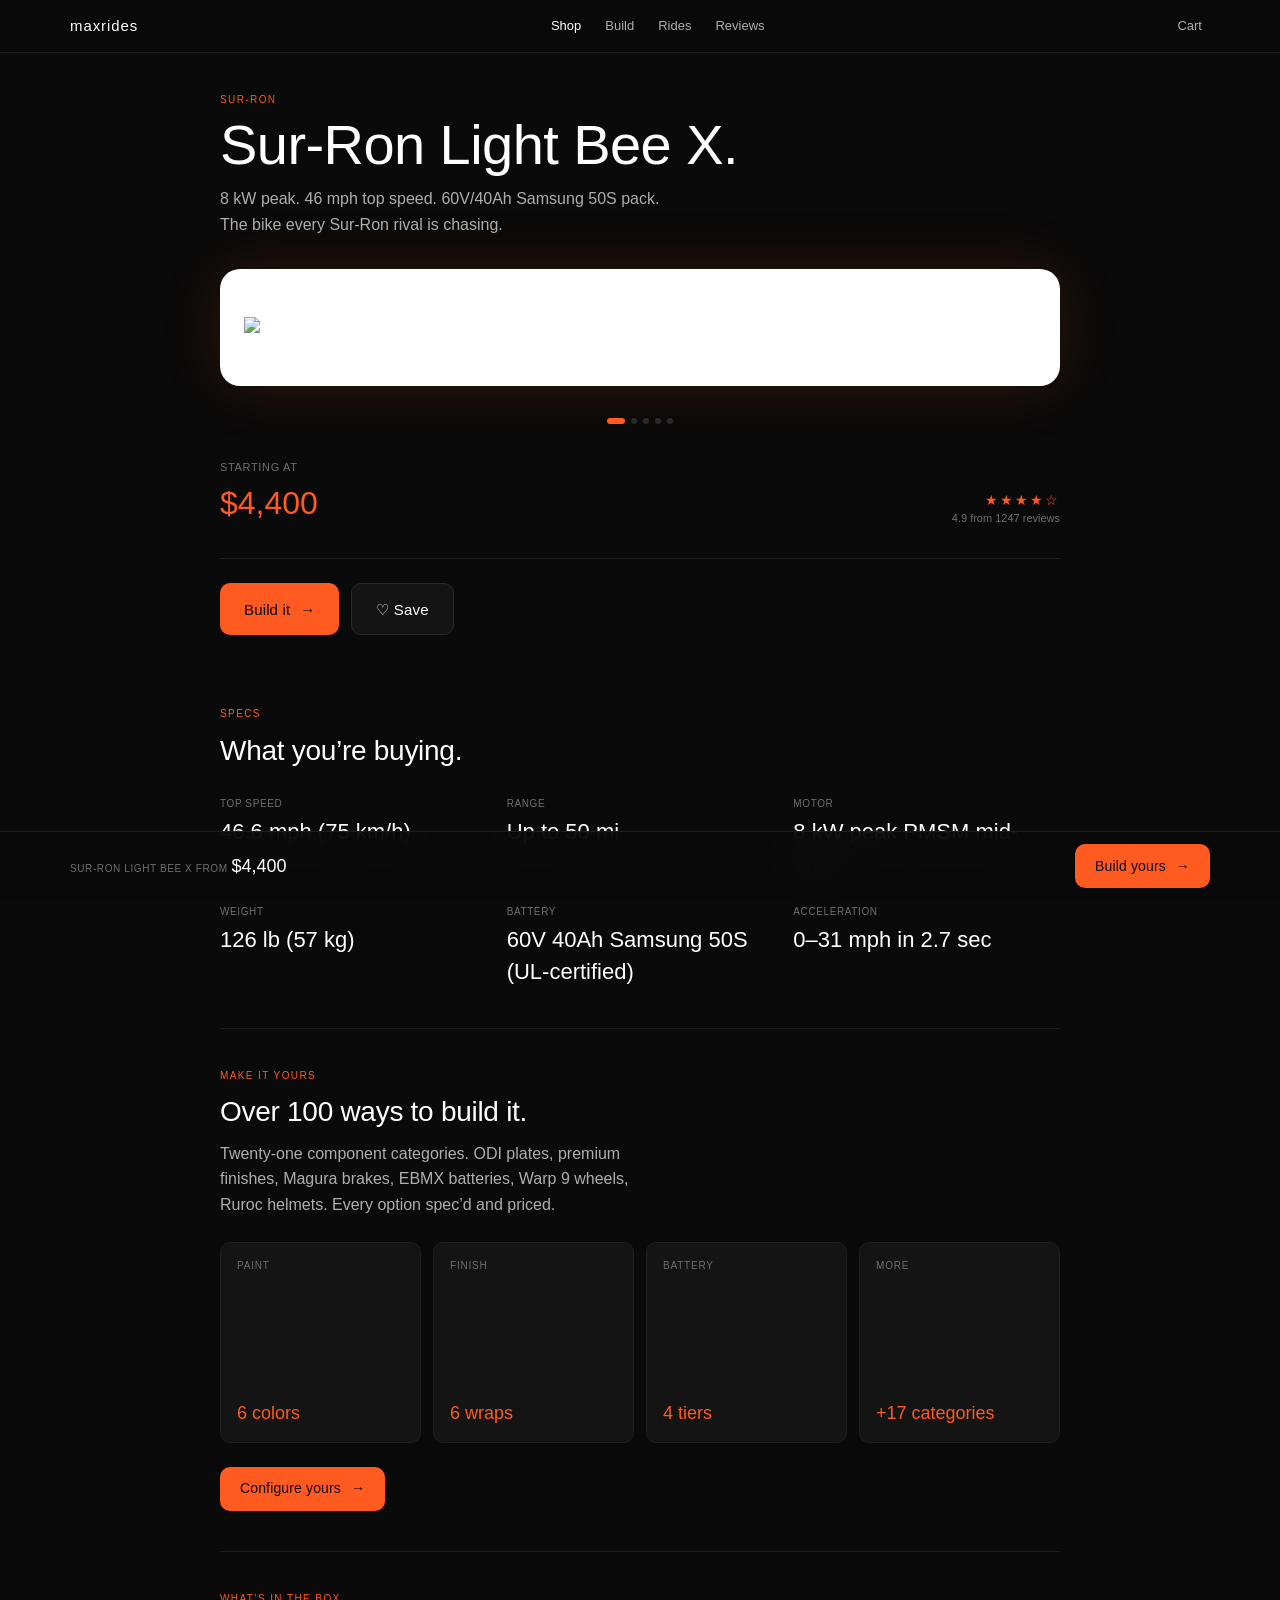
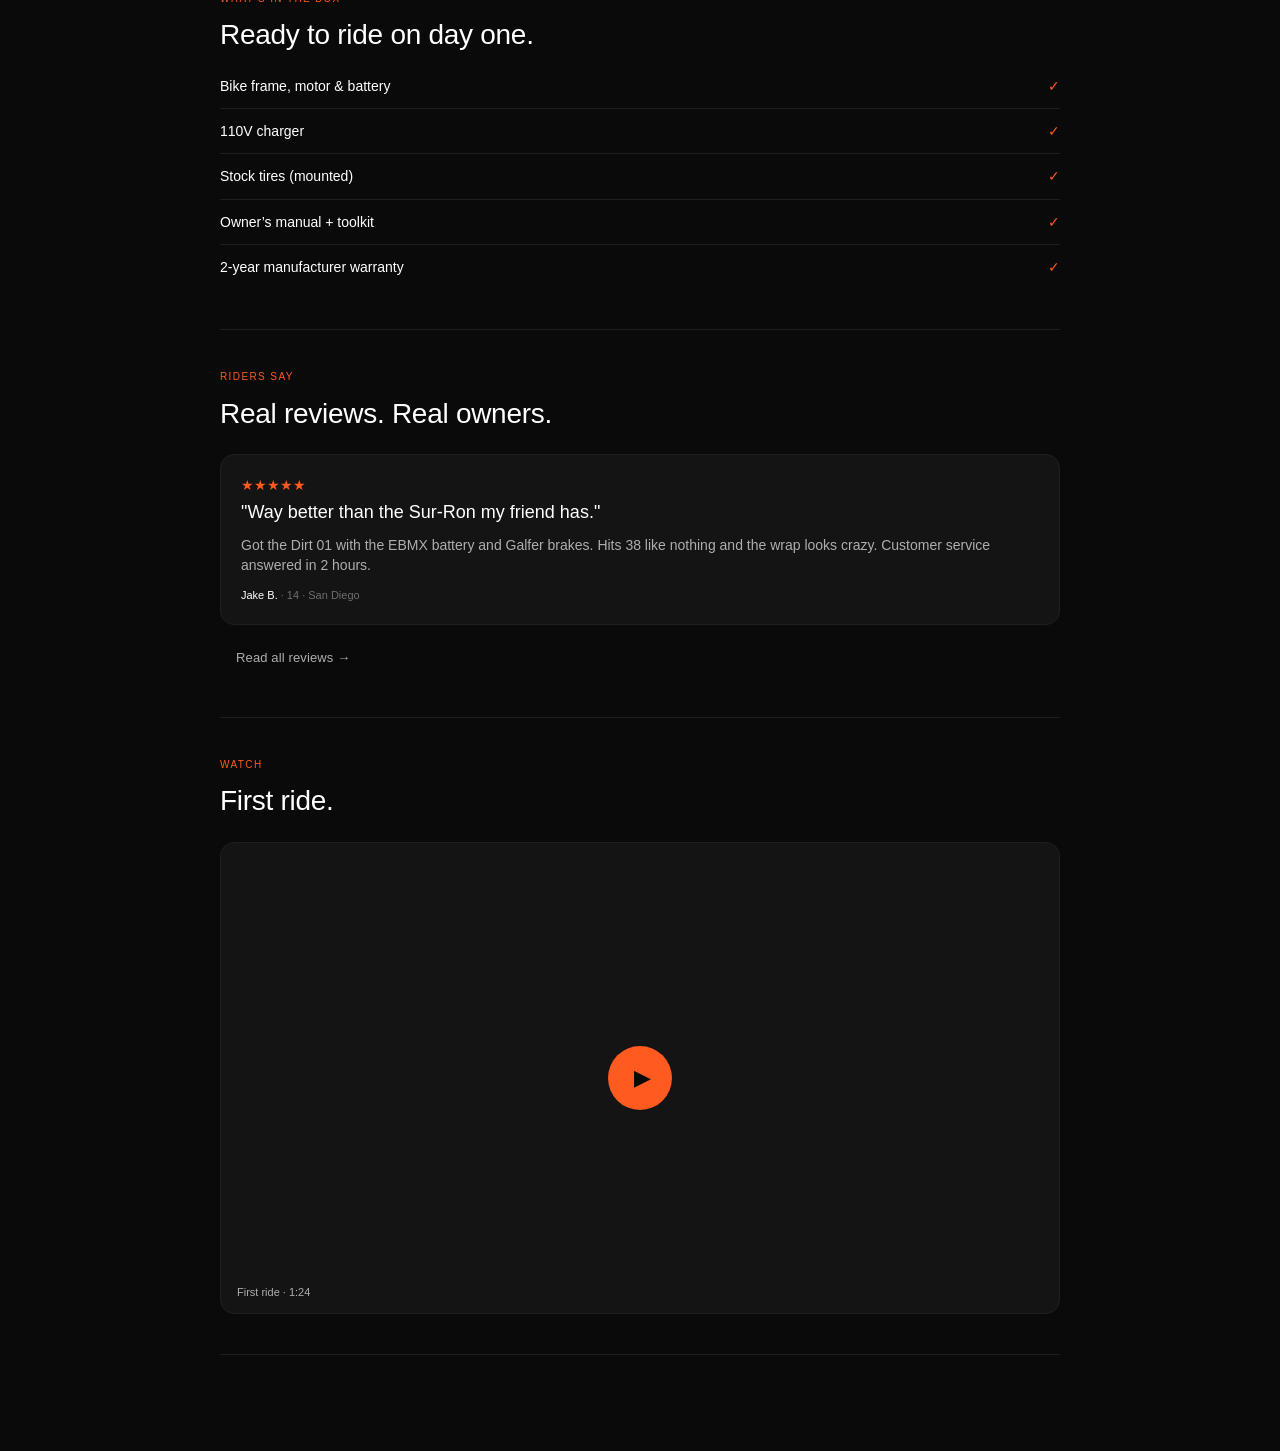
==== commit 2651b4a6: "fix: equalize photo sizes + cleanup audit findings - CSS: bike-card__media images now constrained to" ====
--- a/bike.html
+++ b/bike.html
@@ -189,8 +189,8 @@
 
   <main class="bd container-base">
     <div class="bd-hero">
-      <p class="eyebrow" id="bd-eyebrow">01 · Dirt</p>
-      <h1 class="display" id="bd-name">The Dirt 01.</h1>
+      <p class="eyebrow" id="bd-eyebrow">&nbsp;</p>
+      <h1 class="display" id="bd-name">&nbsp;</h1>
       <p class="body-lg" id="bd-copy">Loading…</p>
 
       <div class="bd-stage" id="bd-stage"></div>
@@ -210,7 +210,7 @@
       </div>
 
       <div class="bd-actions">
-        <a class="btn btn--primary btn--lg" id="bd-build-cta" href="build.html?bike=dirt-01">Build it<span class="btn__arrow">→</span></a>
+        <a class="btn btn--primary btn--lg" id="bd-build-cta" href="build.html?bike=sur-ron-light-bee-x">Build it<span class="btn__arrow">→</span></a>
         <button class="btn btn--secondary btn--lg" id="bd-fav-btn">♡ Save</button>
       </div>
     </div>
@@ -244,7 +244,7 @@
         </div>
       </div>
       <div style="margin-top:var(--space-6);">
-        <a class="btn btn--primary" id="bd-config-cta" href="build.html?bike=dirt-01">Configure yours<span class="btn__arrow">→</span></a>
+        <a class="btn btn--primary" id="bd-config-cta" href="build.html?bike=sur-ron-light-bee-x">Configure yours<span class="btn__arrow">→</span></a>
       </div>
     </section>
 
@@ -287,10 +287,10 @@
   <div class="bd-footer">
     <div class="bd-footer__inner">
       <div class="bd-footer__price">
-        <label id="bd-footer-label">The Dirt 01 from</label>
+        <label id="bd-footer-label">&nbsp;</label>
         <strong id="bd-footer-price">$2,499</strong>
       </div>
-      <a class="btn btn--primary" id="bd-footer-cta" href="build.html?bike=dirt-01">Build yours<span class="btn__arrow">→</span></a>
+      <a class="btn btn--primary" id="bd-footer-cta" href="build.html?bike=sur-ron-light-bee-x">Build yours<span class="btn__arrow">→</span></a>
     </div>
   </div>
 
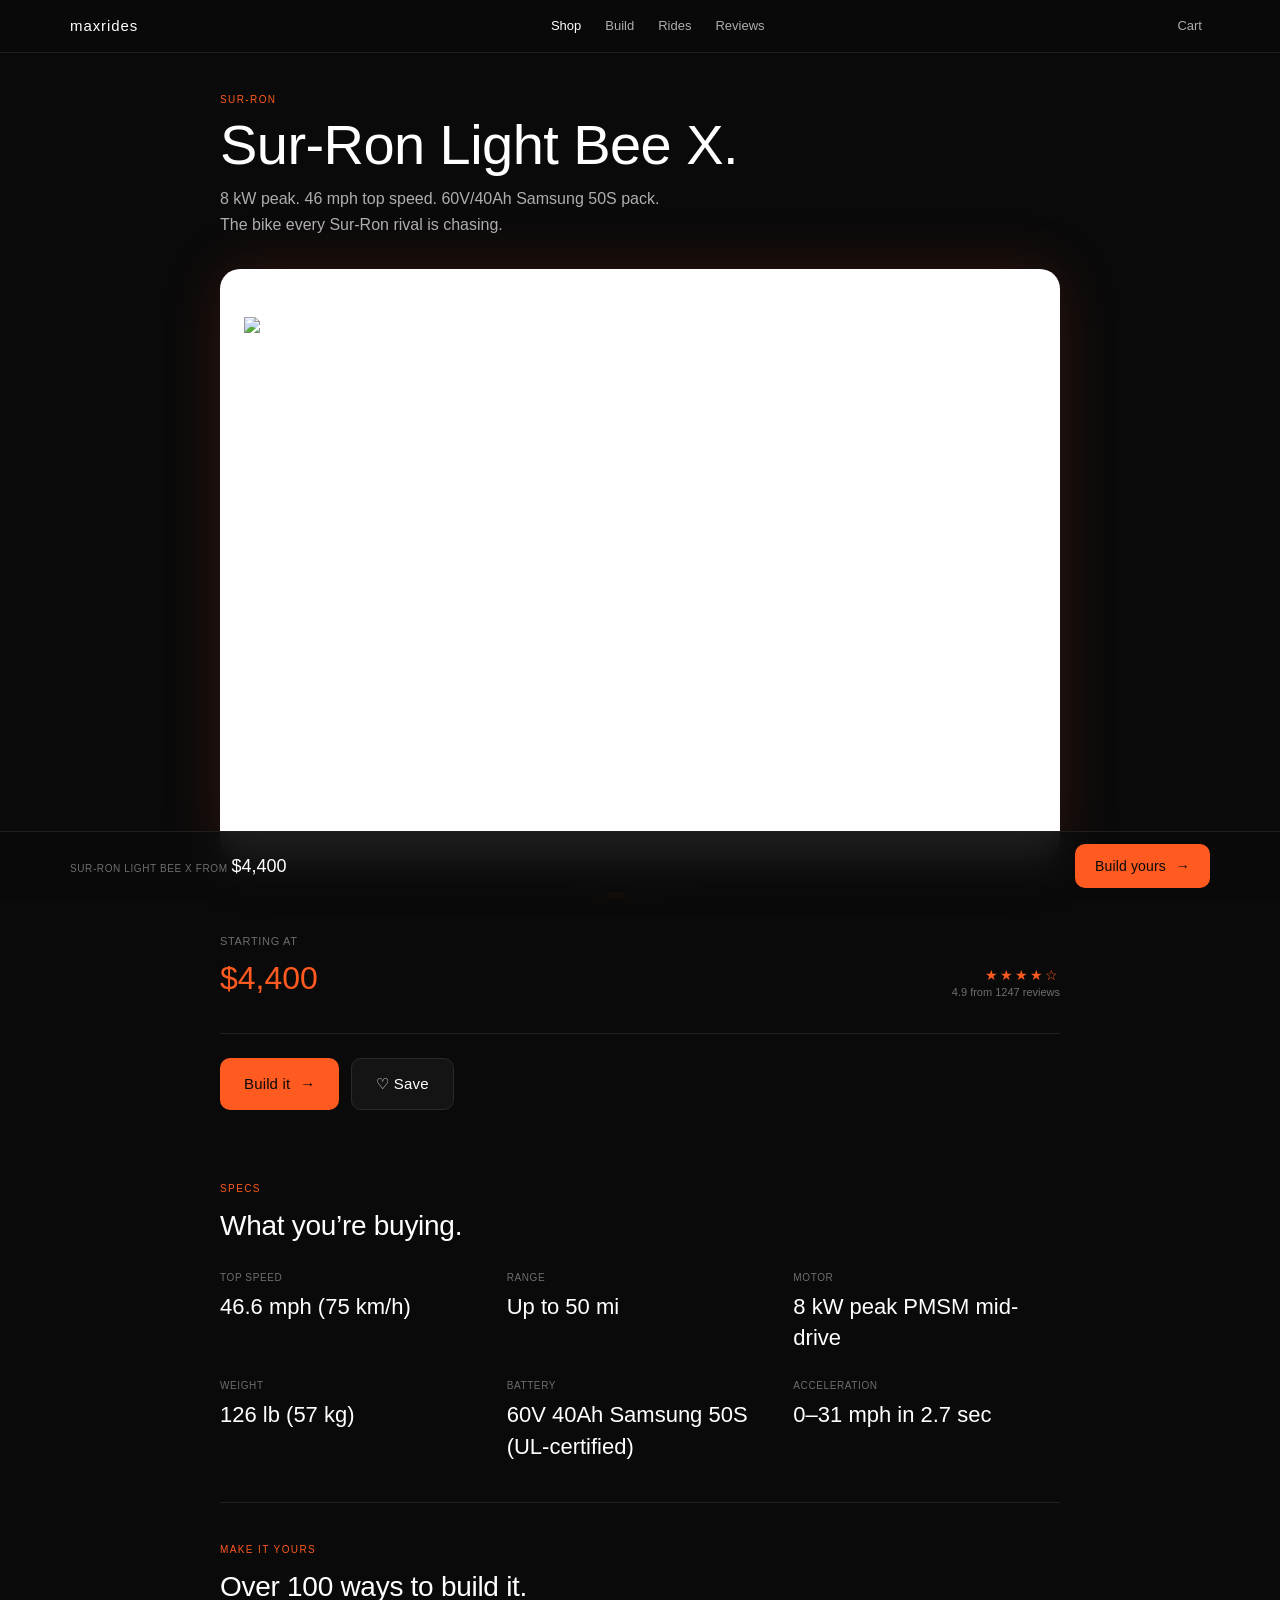
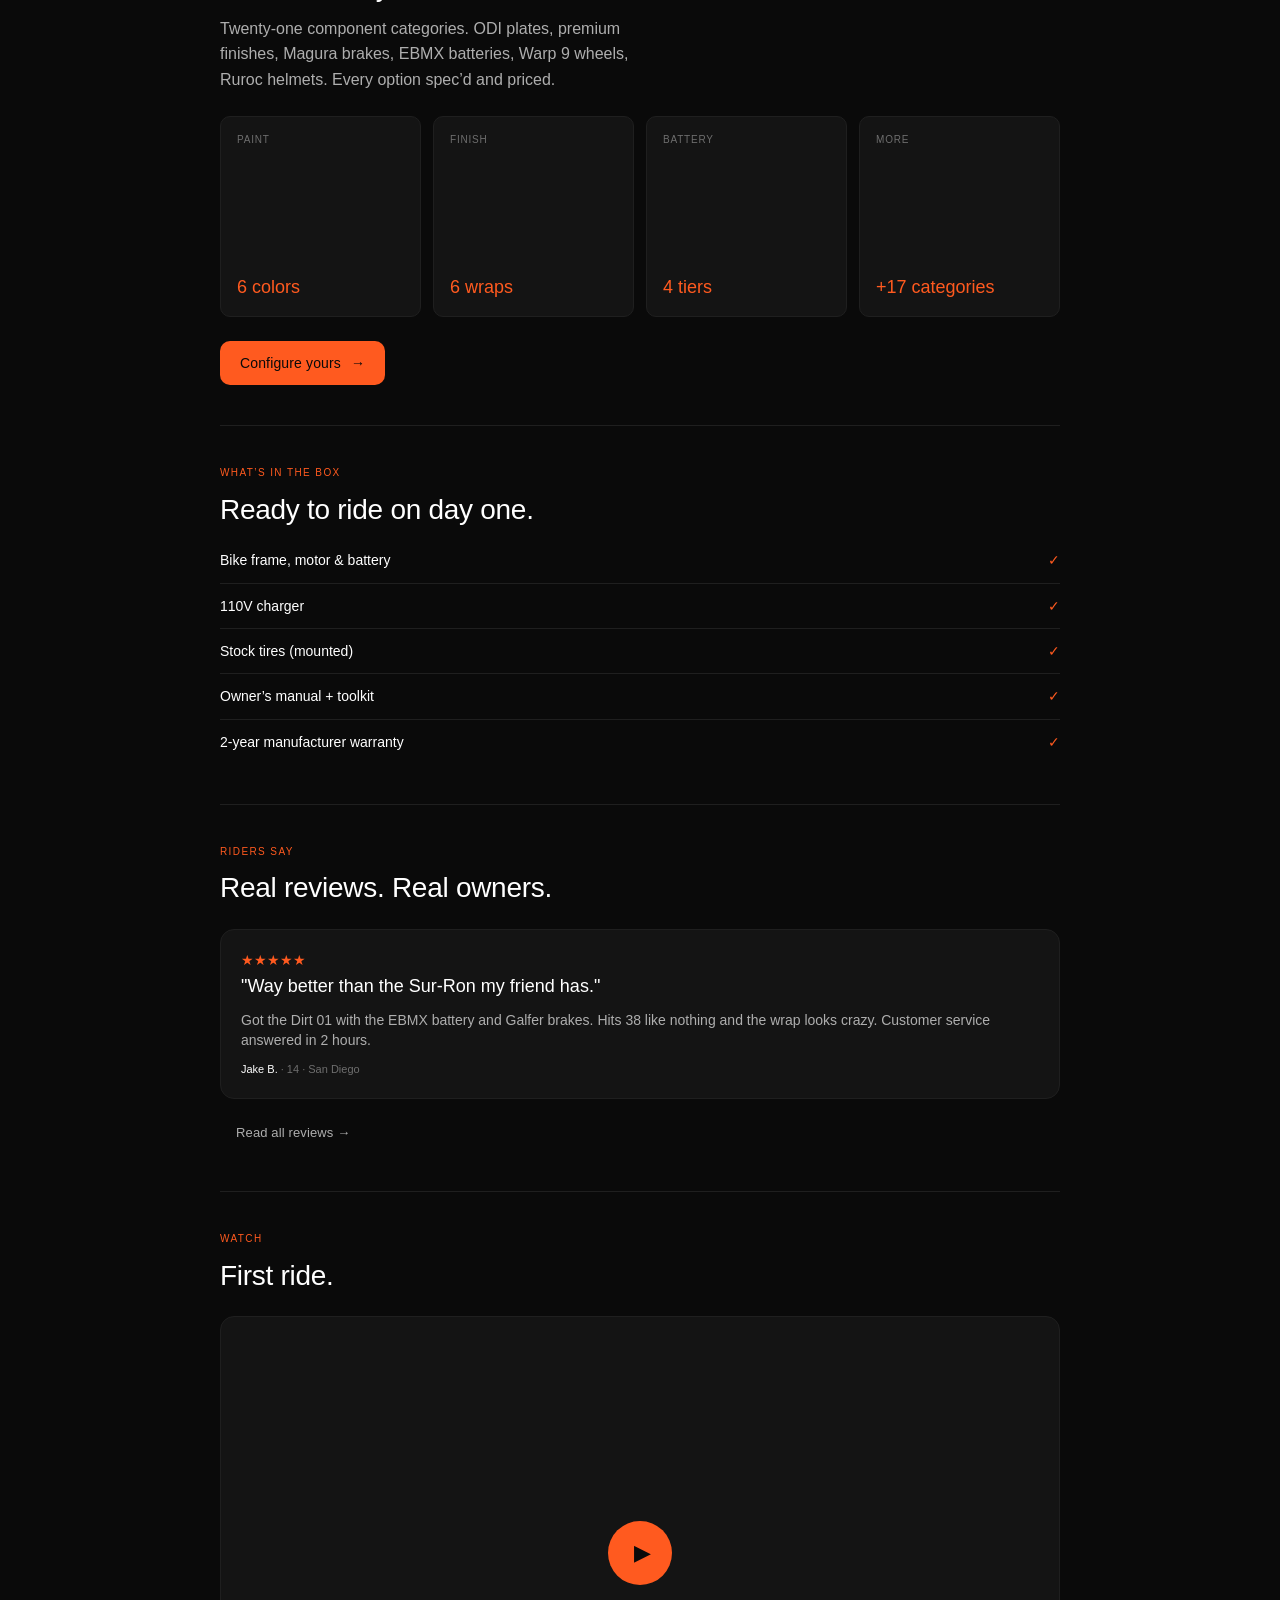
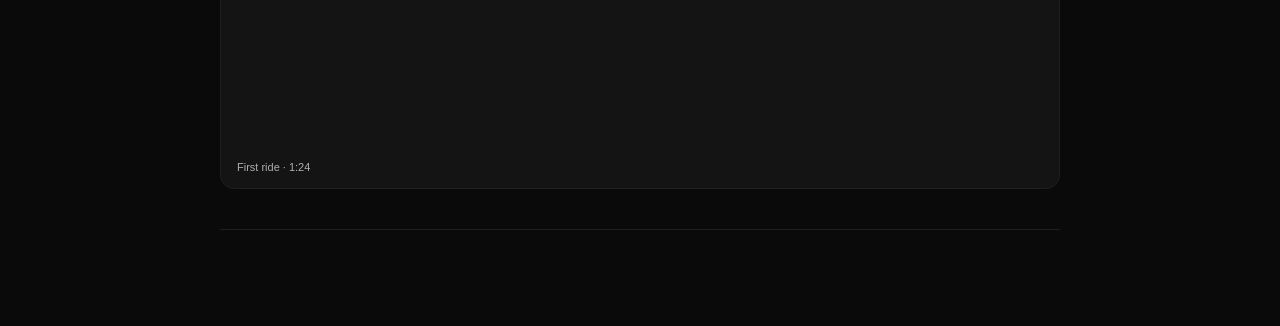
==== commit 202de41b: "fix: ETM RTR XL real photo + color-shift preview + more ODI plates ETM RTR XL PHOTO (Max called out)" ====
--- a/bike.html
+++ b/bike.html
@@ -23,7 +23,13 @@
       margin: var(--space-8) 0;
       box-shadow: var(--shadow-glow);
     }
-    .bd-stage svg { width: 100%; height: auto; }
+    .bd-stage svg,
+    .bd-stage img.bike-photo {
+      width: 100%;
+      aspect-ratio: 16 / 10;
+      object-fit: contain;
+      display: block;
+    }
     .bd-dots {
       display: flex;
       gap: 6px;
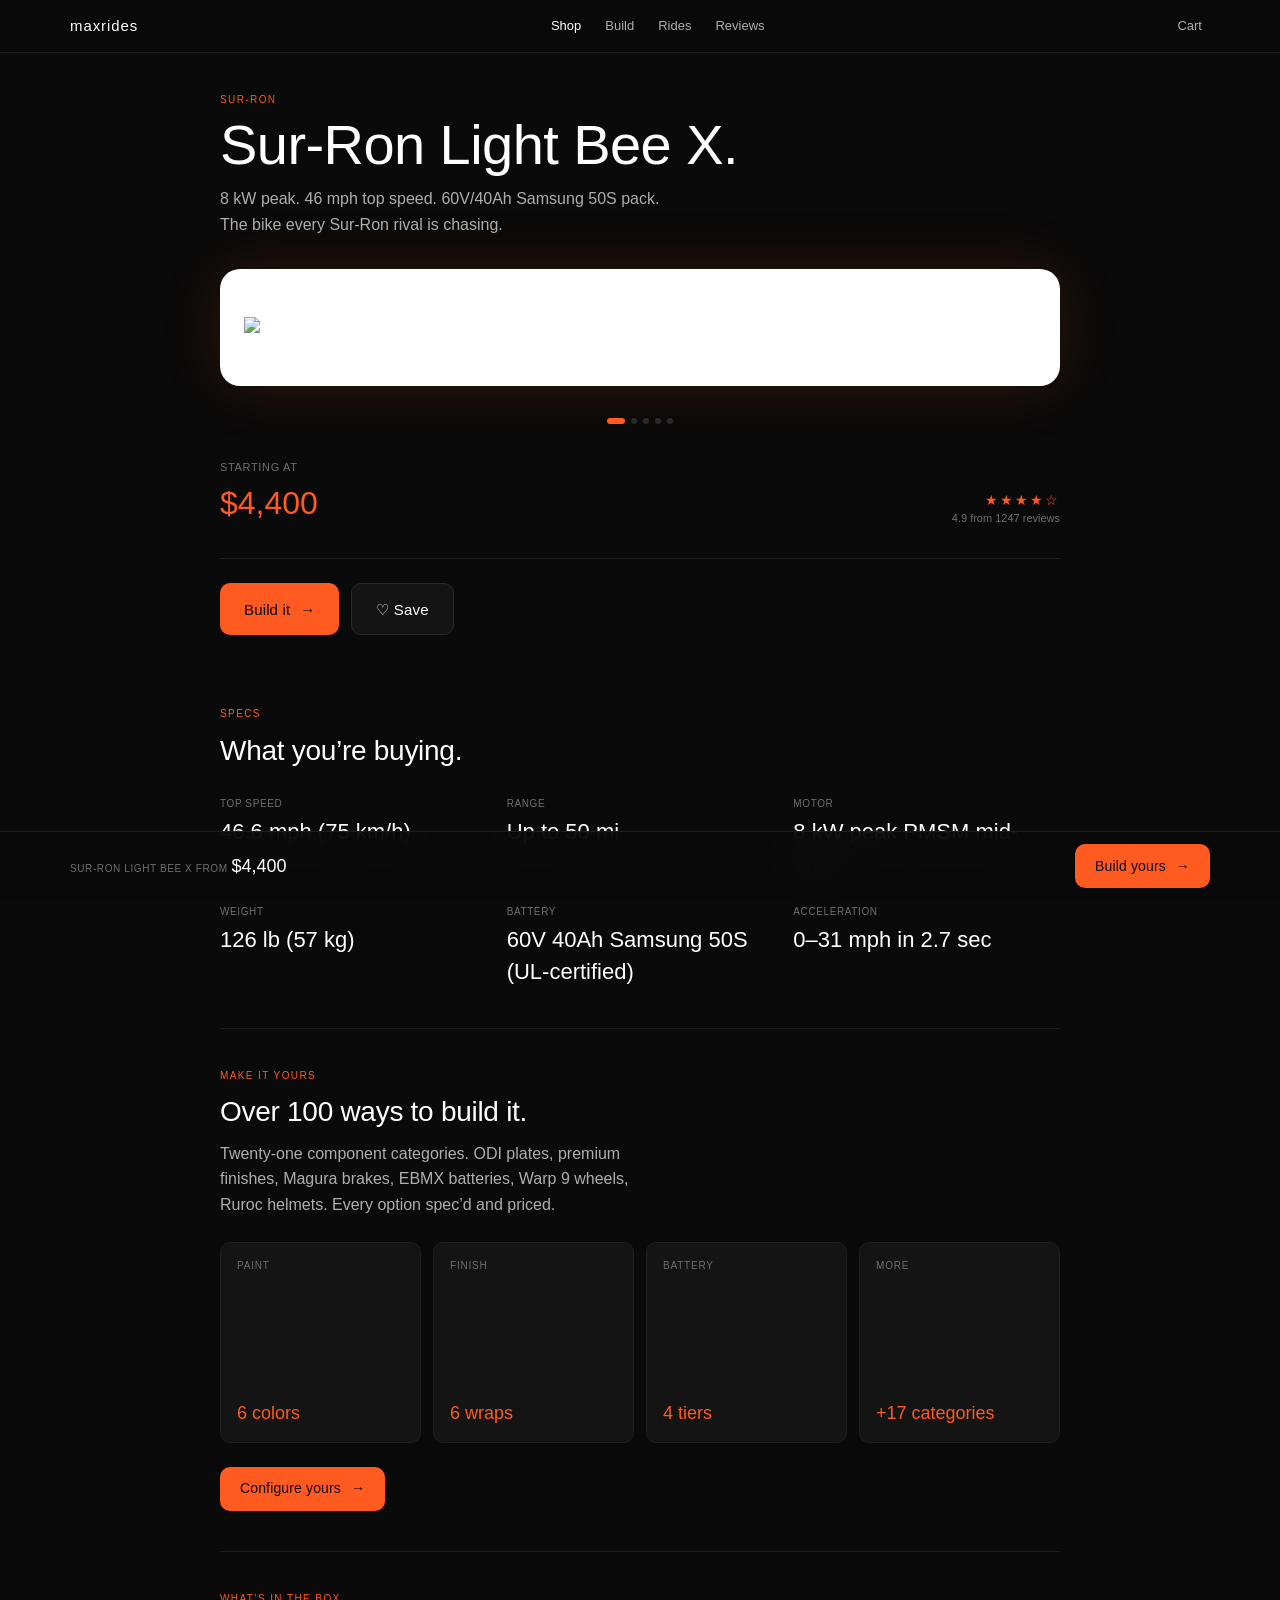
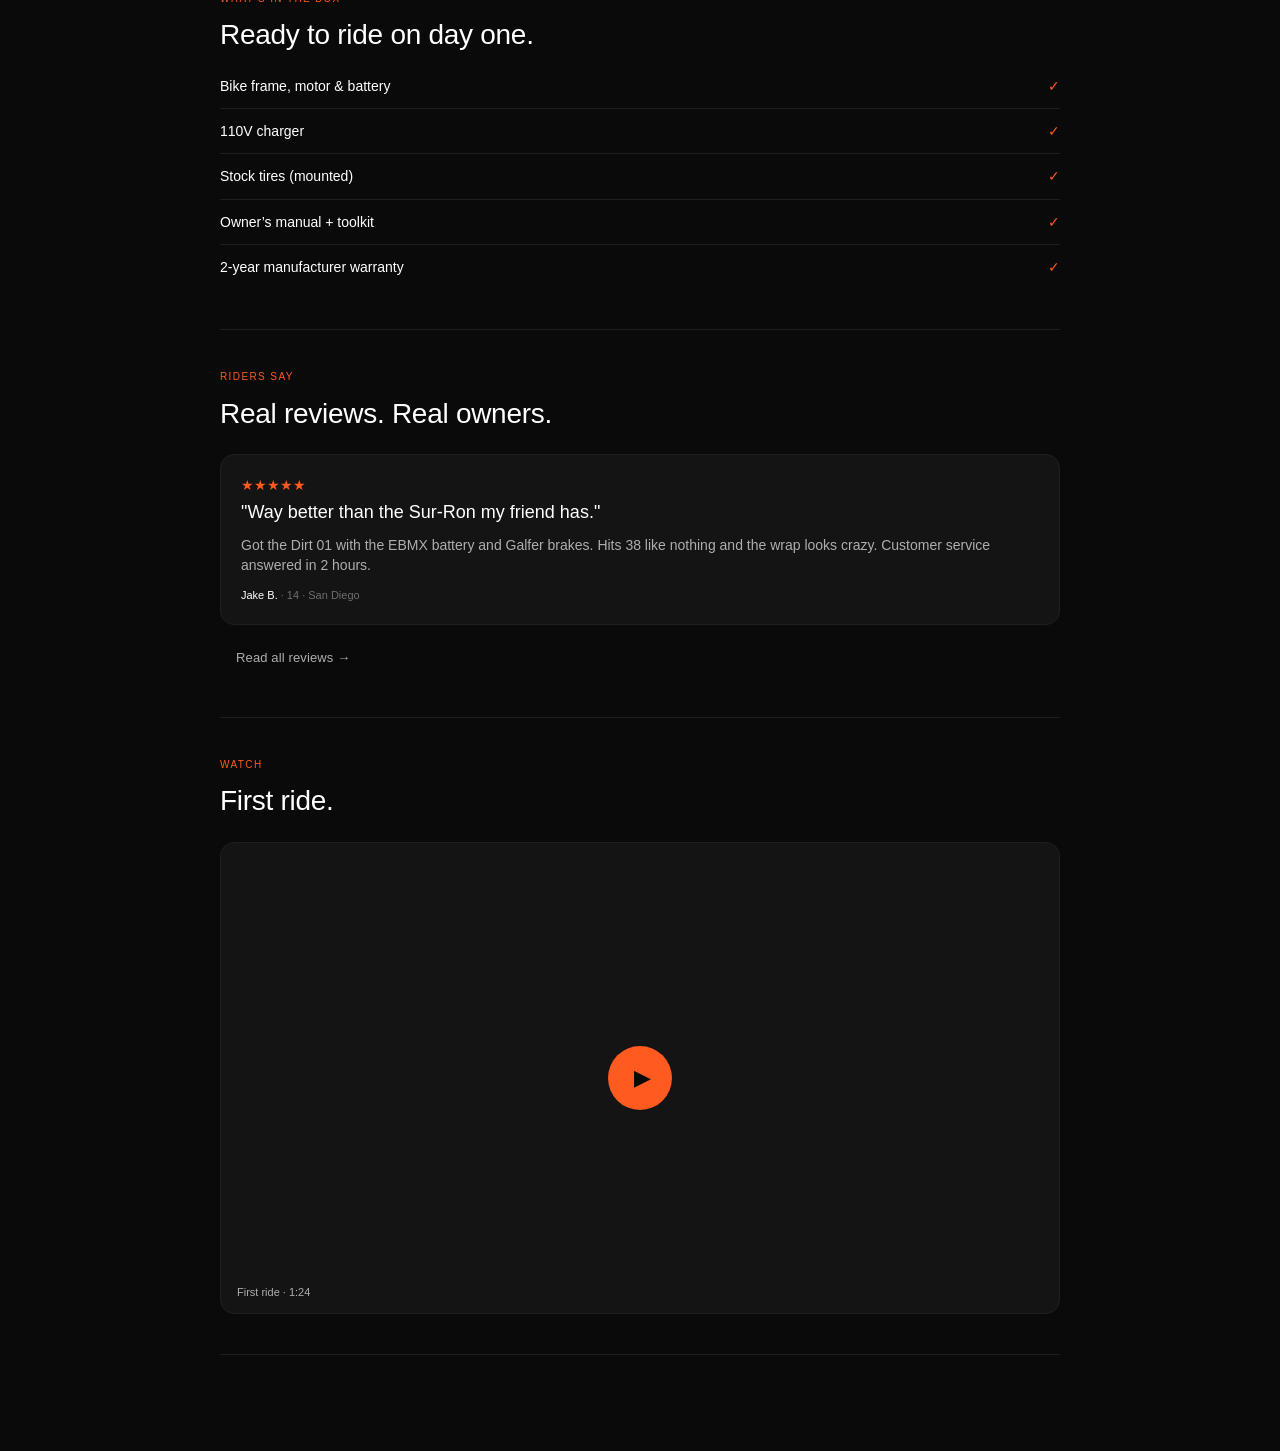
==== commit 6a05ee98: "fix: bikes now fill more of the card (4:3 instead of 16:10) Max said the RTR Lite photo looked 'most" ====
--- a/bike.html
+++ b/bike.html
@@ -26,7 +26,8 @@
     .bd-stage svg,
     .bd-stage img.bike-photo {
       width: 100%;
-      aspect-ratio: 16 / 10;
+      max-height: 520px;
+      height: auto;
       object-fit: contain;
       display: block;
     }
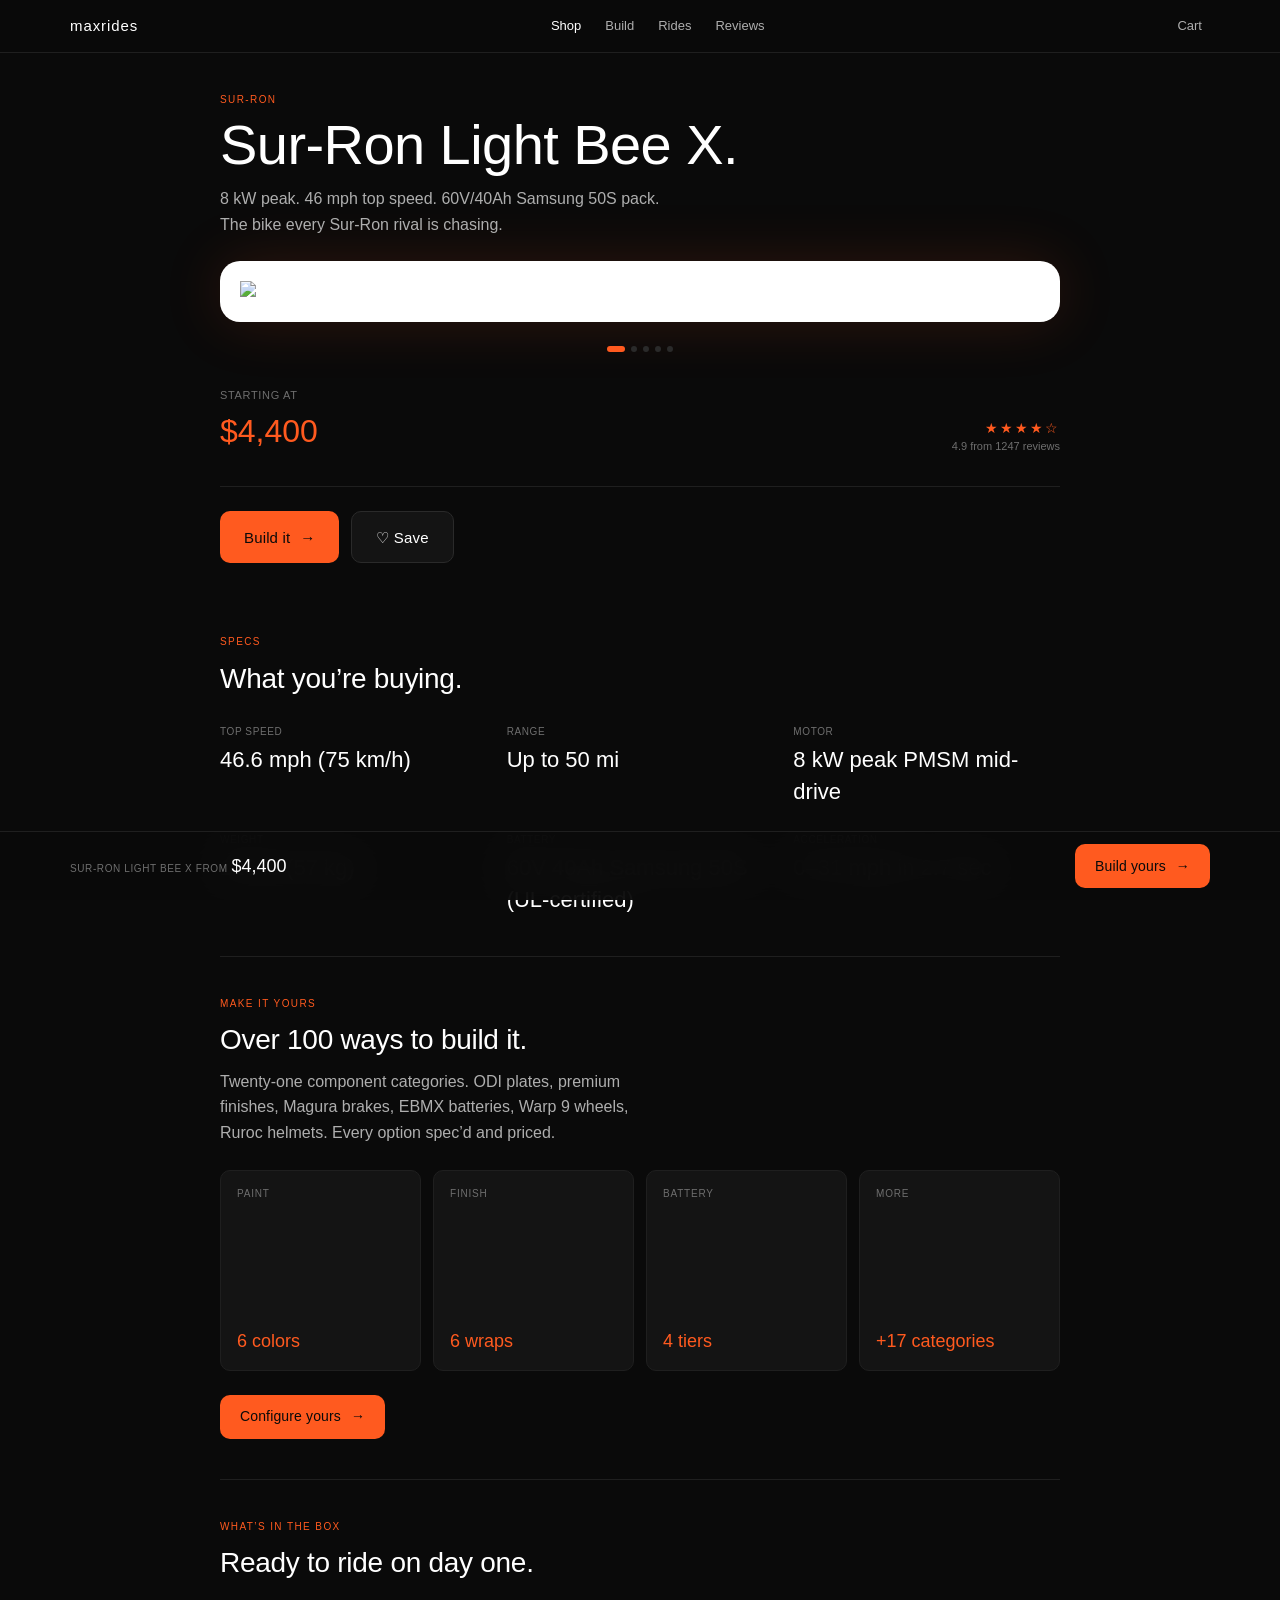
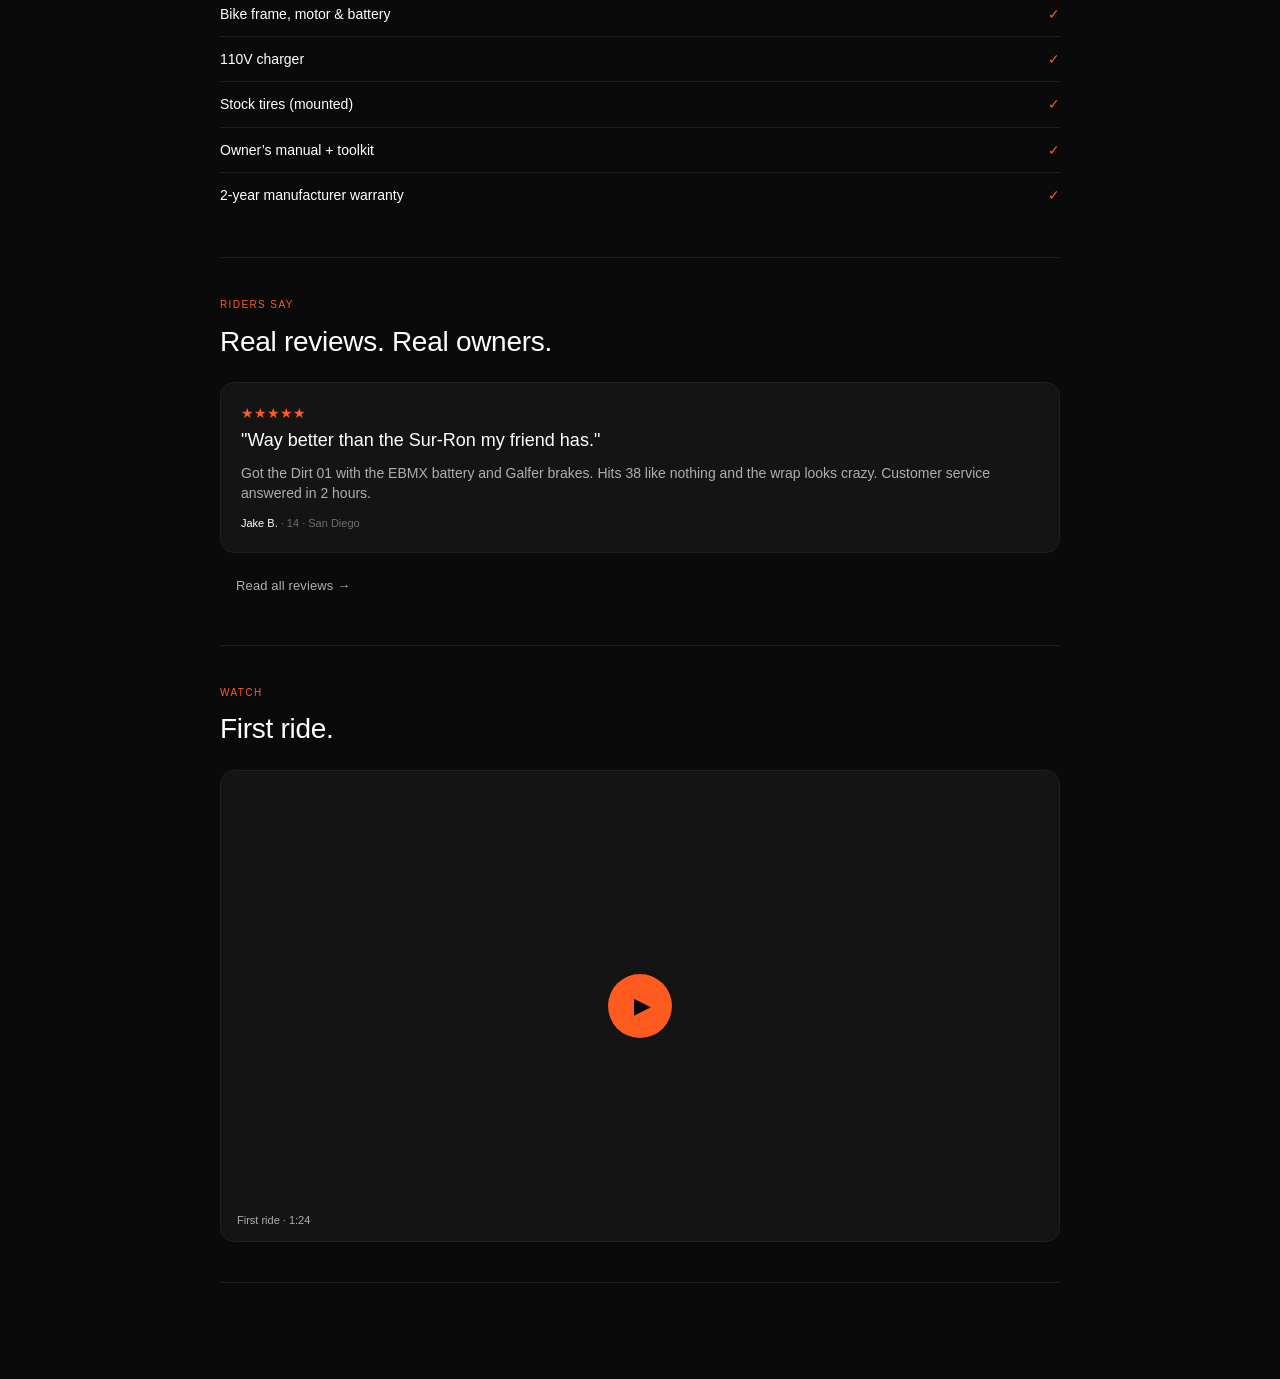
==== commit 352f8721: "fix: bike detail image was 520px tall (57% of viewport) — way too big Max said the image 'covers the" ====
--- a/bike.html
+++ b/bike.html
@@ -19,17 +19,22 @@
     .bd-stage {
       background: #FFFFFF;
       border-radius: var(--radius-xl);
-      padding: var(--space-12) var(--space-6);
-      margin: var(--space-8) 0;
+      padding: var(--space-5) var(--space-5);
+      margin: var(--space-6) 0;
       box-shadow: var(--shadow-glow);
+      max-width: 100%;
     }
     .bd-stage svg,
     .bd-stage img.bike-photo {
       width: 100%;
-      max-height: 520px;
+      max-width: 100%;
+      max-height: min(320px, 40vh);
       height: auto;
       object-fit: contain;
       display: block;
+      margin: 0 auto;
+      position: static;
+      transform: none !important;
     }
     .bd-dots {
       display: flex;
